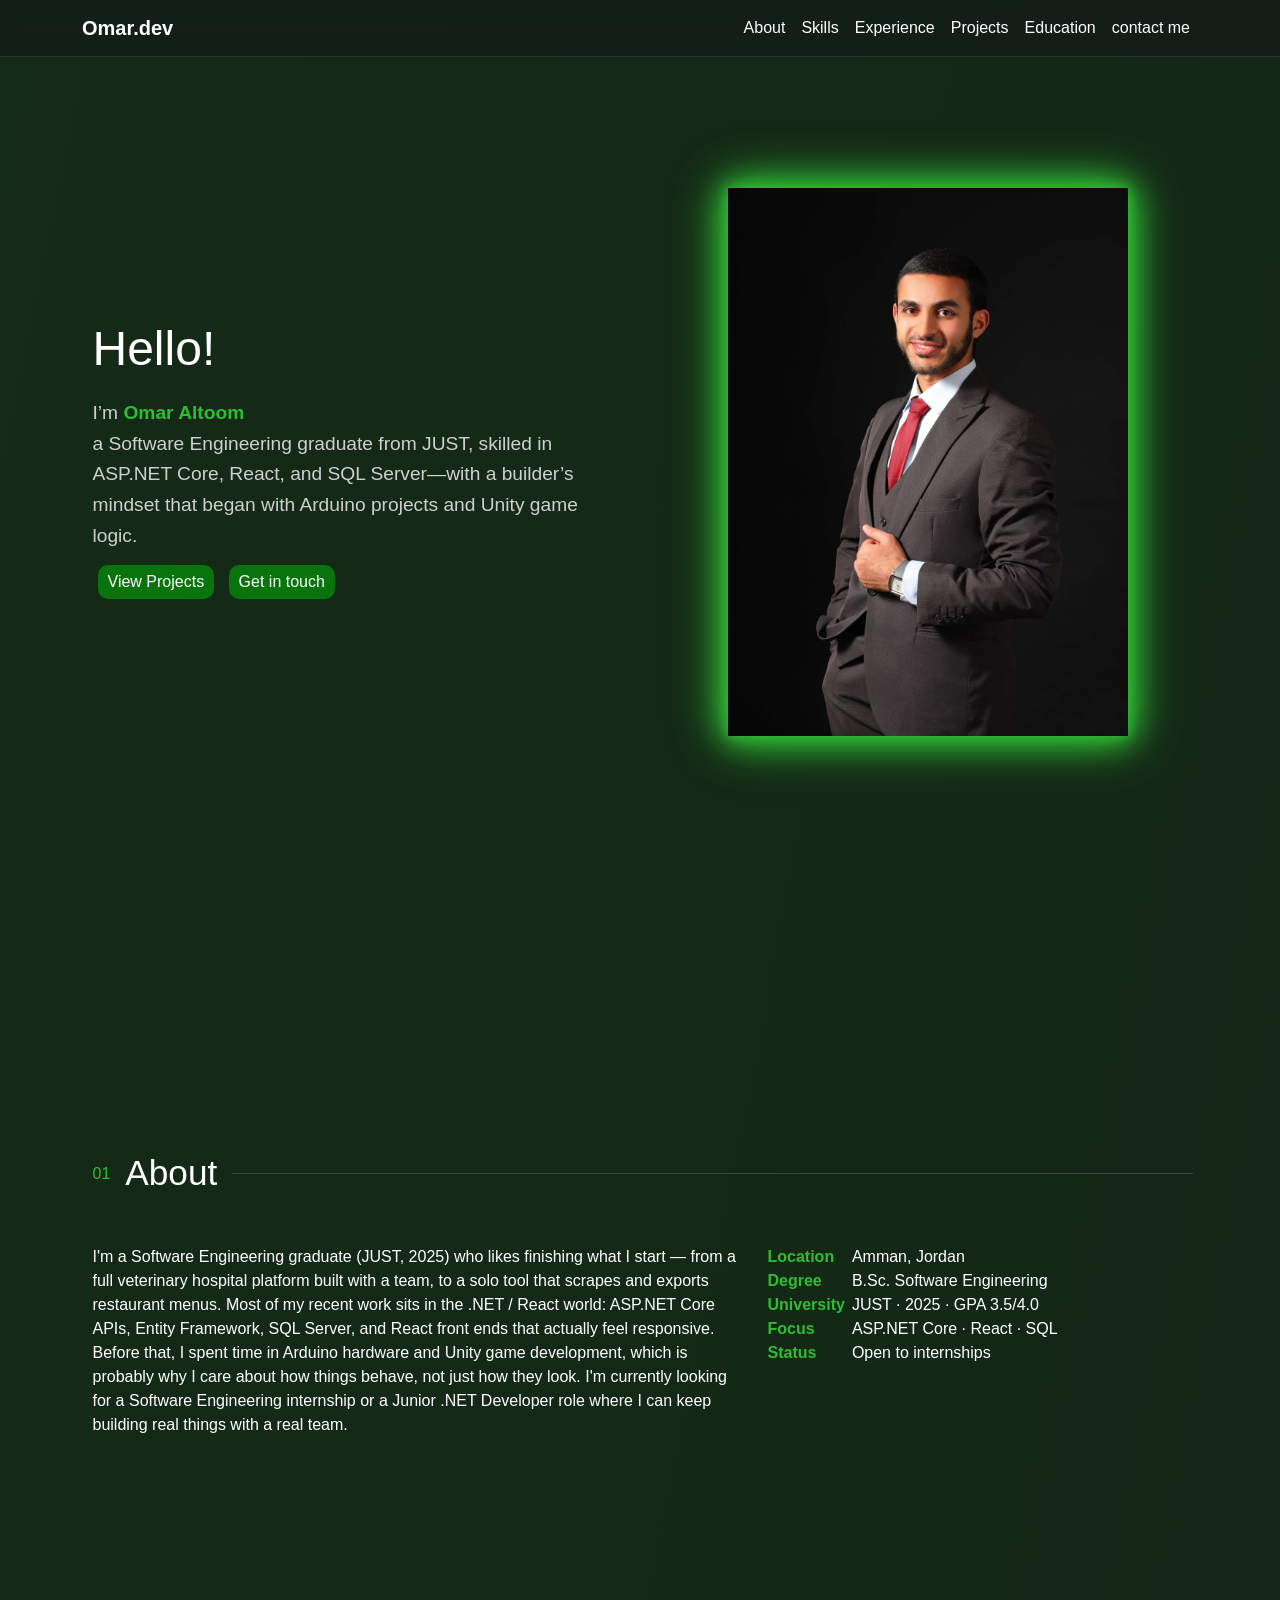
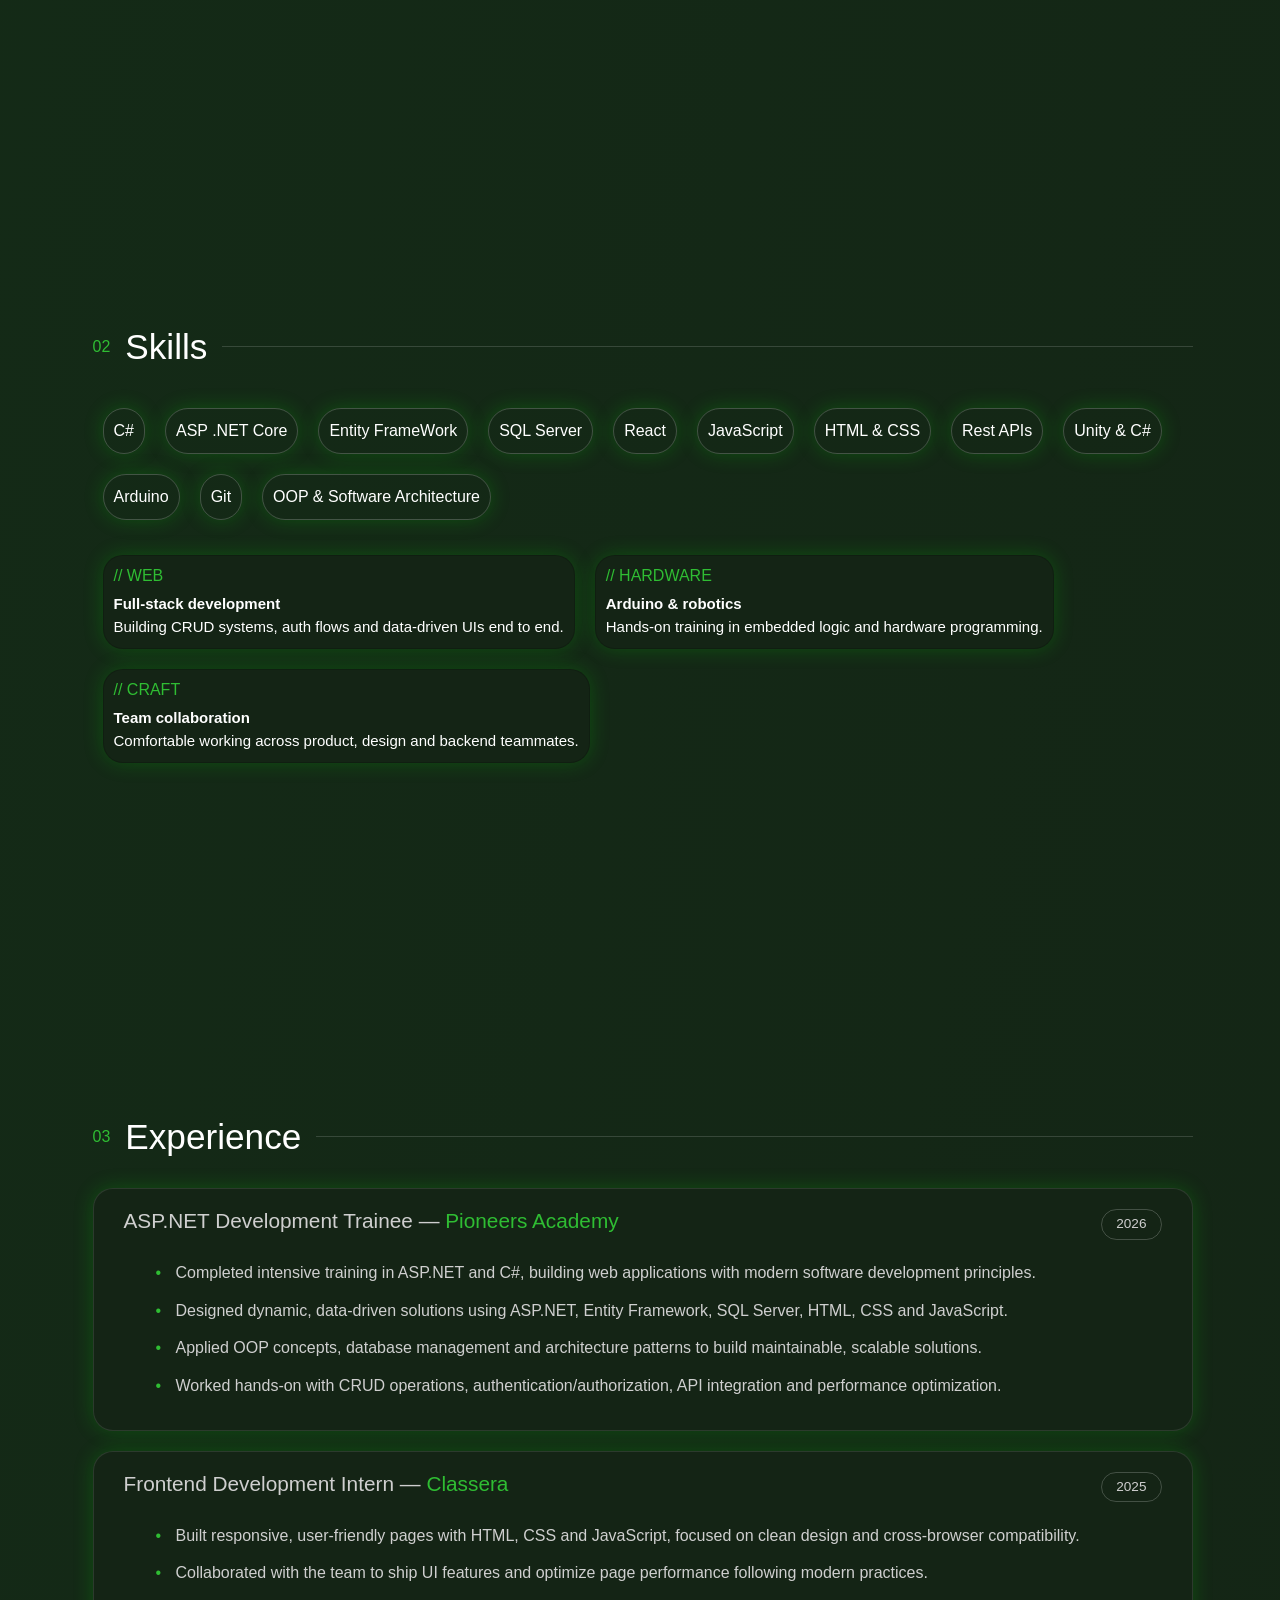
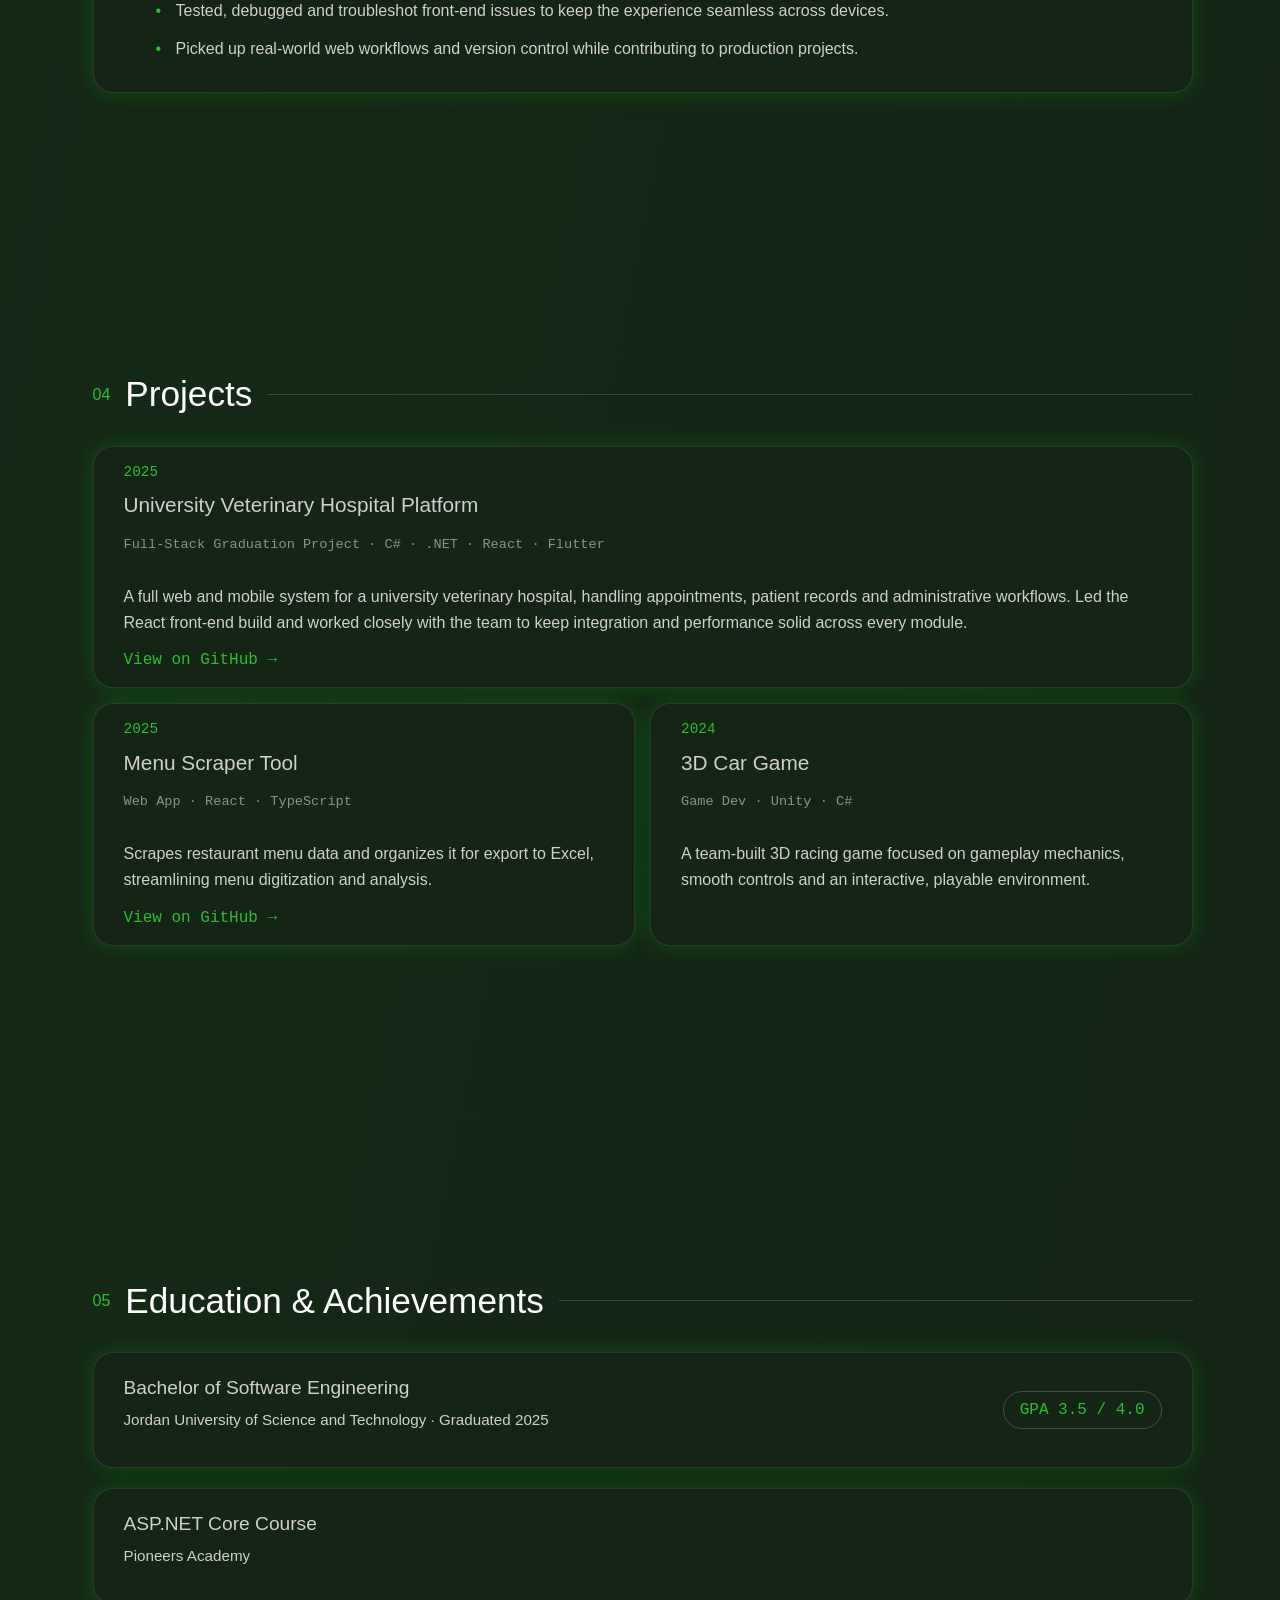
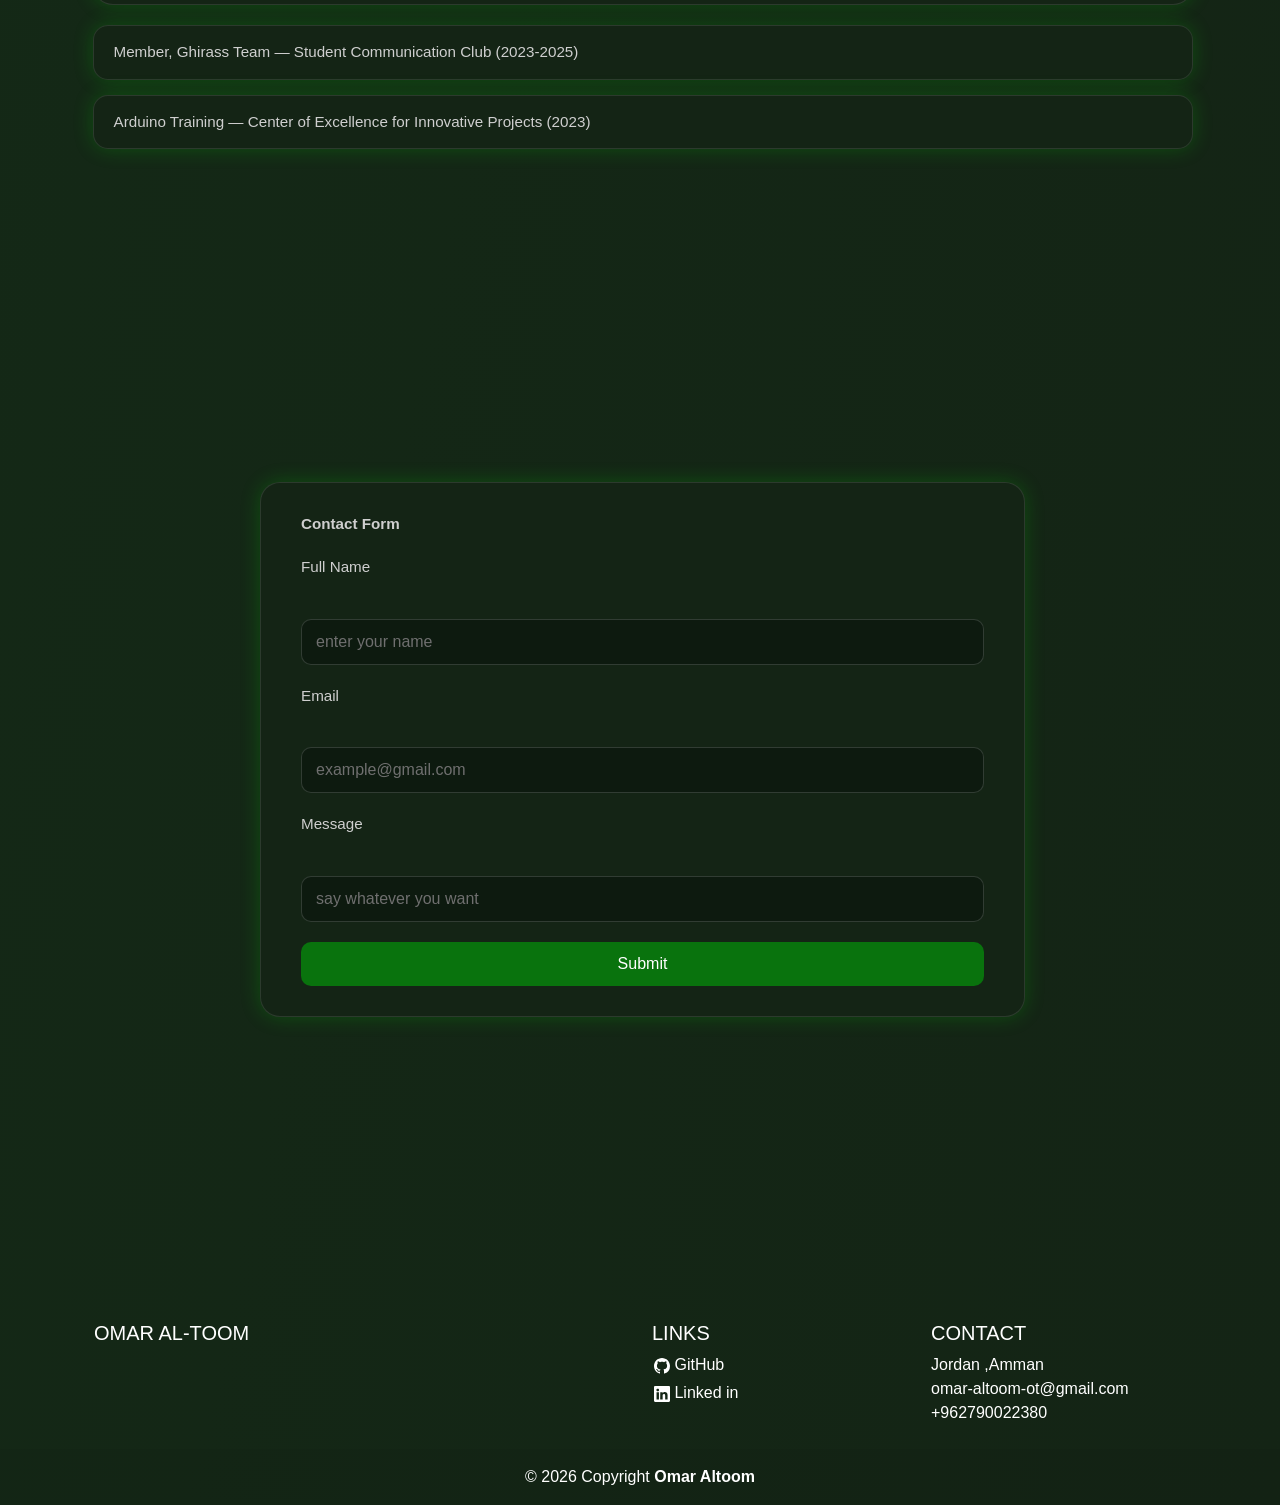
==== index.html @ c30be172 "Rename omar-altoom-protfolio.html to index.html" ====
<!doctype html>
<html lang="en">
  <head>
    <meta charset="UTF-8" />
    <meta name="viewport" content="width=device-width, initial-scale=1.0" />
    <title>Omar Portfolio</title>

    <link
      href="https://cdn.jsdelivr.net/npm/bootstrap@5.3.2/dist/css/bootstrap.min.css"
      rel="stylesheet"
    />

    <link rel="stylesheet" href="style.css" />
  </head>

  <body>
    <nav class="navbar navbar-expand-lg sticky-top custom-bg">
      <div class="container">
        <a class="navbar-brand text-white fw-bold" href="#">Omar.dev</a>

        <button
          class="navbar-toggler"
          type="button"
          data-bs-toggle="collapse"
          data-bs-target="#navLinks"
        >
          <span class="navbar-toggler-icon"></span>
        </button>

        <div class="collapse navbar-collapse justify-content-end" id="navLinks">
          <ul class="navbar-nav nav-bar-list">
            <li class="nav-item">
              <a class="nav-link text-white" href="#about">About</a>
            </li>
            <li class="nav-item">
              <a class="nav-link text-white" href="#skills">Skills</a>
            </li>
            <li class="nav-item">
              <a class="nav-link text-white" href="#experience">Experience</a>
            </li>
            <li class="nav-item">
              <a class="nav-link text-white" href="#projects">Projects</a>
            </li>
            <li class="nav-item">
              <a class="nav-link text-white" href="#education">Education</a>
            </li>
            <li class="nav-item">
              <a class="nav-link text-white" href="#contact-form">contact me</a>
            </li>
          </ul>
        </div>
      </div>
    </nav>

    <main>
      <section class="hero">
        <div class="container-main">
          <div class="row-custom">
            <div class="left">
              <h1>Hello!</h1>

              <h3>
                I’m <strong class="strong-color">Omar Altoom</strong><br />
                a Software Engineering graduate from JUST, skilled in ASP.NET
                Core, React, and SQL Server—with a builder’s mindset that began
                with Arduino projects and Unity game logic.
              </h3>
              <button class="btn-main">View Projects</button>
              <button class="btn-main">Get in touch</button>
            </div>

            <div class="right">
              <img class="image" src="assets/30485.jpg" alt="omar altoom image" />
            </div>
          </div>
        </div>
      </section>

      <section id="about">
        <div class="container-second-section">
          <h1 class="h1-second-section section-h1">
            <span class="section-num">01</span> About
          </h1>

          <div class="left-second-section">
            I'm a Software Engineering graduate (JUST, 2025) who likes finishing
            what I start — from a full veterinary hospital platform built with a
            team, to a solo tool that scrapes and exports restaurant menus. Most
            of my recent work sits in the .NET / React world: ASP.NET Core APIs,
            Entity Framework, SQL Server, and React front ends that actually
            feel responsive. Before that, I spent time in Arduino hardware and
            Unity game development, which is probably why I care about how
            things behave, not just how they look. I'm currently looking for a
            Software Engineering internship or a Junior .NET Developer role
            where I can keep building real things with a real team.
          </div>
          <div class="right-second-section">
            <table class="info-table">
              <tr>
                <td><strong>Location</strong></td>
                <td>Amman, Jordan</td>
              </tr>
              <tr>
                <td><strong>Degree</strong></td>
                <td>B.Sc. Software Engineering</td>
              </tr>
              <tr>
                <td><strong>University</strong></td>
                <td>JUST · 2025 · GPA 3.5/4.0</td>
              </tr>
              <tr>
                <td><strong>Focus</strong></td>
                <td>ASP.NET Core · React · SQL</td>
              </tr>
              <tr>
                <td><strong>Status</strong></td>
                <td>Open to internships</td>
              </tr>
            </table>
          </div>
        </div>
      </section>

      <section class="skills-section" id="skills">
        <div class="contaoner-skills">
          <h1 class="skills-h1 section-h1">
            <span class="section-num">02</span> Skills
          </h1>
          <div class="all-skills">
            <div class="skills-capsule glowing">C#</div>
            <div class="skills-capsule glowing">ASP .NET Core</div>
            <div class="skills-capsule glowing">Entity FrameWork</div>
            <div class="skills-capsule glowing">SQL Server</div>
            <div class="skills-capsule glowing">React</div>
            <div class="skills-capsule glowing">JavaScript</div>
            <div class="skills-capsule glowing">HTML & CSS</div>
            <div class="skills-capsule glowing">Rest APIs</div>
            <div class="skills-capsule glowing">Unity & C#</div>
            <div class="skills-capsule glowing">Arduino</div>
            <div class="skills-capsule glowing">Git</div>
            <div class="skills-capsule glowing">
              OOP & Software Architecture
            </div>
          </div>
          <div class="cards-skills">
            <div class="card glowing">
              <h6 style="color: #2fbd33">// WEB</h6>
              <strong>Full-stack development</strong>
              Building CRUD systems, auth flows and data-driven UIs end to end.
            </div>
            <div class="card glowing">
              <h6 style="color: #2fbd33">// HARDWARE</h6>
              <strong>Arduino & robotics</strong>
              Hands-on training in embedded logic and hardware programming.
            </div>
            <div class="card glowing">
              <h6 style="color: #2fbd33">// CRAFT</h6>
              <strong>Team collaboration</strong>
              Comfortable working across product, design and backend teammates.
            </div>
          </div>
        </div>
      </section>

      <section class="experience-section" id="experience">
        <div class="section-container">
          <h1 class="section-h1">
            <span class="section-num">03</span> Experience
          </h1>

          <div class="exp-list">
            <div class="exp-card glowing">
              <div class="exp-card-header">
                <h3 class="exp-title">
                  ASP.NET Development Trainee —
                  <span class="strong-color">Pioneers Academy</span>
                </h3>
                <span class="year-badge">2026</span>
              </div>
              <ul class="exp-bullets">
                <li>
                  Completed intensive training in ASP.NET and C#, building web
                  applications with modern software development principles.
                </li>
                <li>
                  Designed dynamic, data-driven solutions using ASP.NET, Entity
                  Framework, SQL Server, HTML, CSS and JavaScript.
                </li>
                <li>
                  Applied OOP concepts, database management and architecture
                  patterns to build maintainable, scalable solutions.
                </li>
                <li>
                  Worked hands-on with CRUD operations,
                  authentication/authorization, API integration and performance
                  optimization.
                </li>
              </ul>
            </div>

            <div class="exp-card glowing">
              <div class="exp-card-header">
                <h3 class="exp-title">
                  Frontend Development Intern —
                  <span class="strong-color">Classera</span>
                </h3>
                <span class="year-badge">2025</span>
              </div>
              <ul class="exp-bullets">
                <li>
                  Built responsive, user-friendly pages with HTML, CSS and
                  JavaScript, focused on clean design and cross-browser
                  compatibility.
                </li>
                <li>
                  Collaborated with the team to ship UI features and optimize
                  page performance following modern practices.
                </li>
                <li>
                  Tested, debugged and troubleshot front-end issues to keep the
                  experience seamless across devices.
                </li>
                <li>
                  Picked up real-world web workflows and version control while
                  contributing to production projects.
                </li>
              </ul>
            </div>
          </div>
        </div>
      </section>

      <section class="projects-section" id="projects">
        <div class="section-container">
          <h1 class="section-h1">
            <span class="section-num">04</span> Projects
          </h1>

          <div class="projects-grid">
            <div class="project-card glowing project-featured">
              <span class="project-year">2025</span>
              <h3 class="project-title">
                University Veterinary Hospital Platform
              </h3>
              <p class="project-tags">
                Full-Stack Graduation Project · C# · .NET · React · Flutter
              </p>
              <p class="project-desc">
                A full web and mobile system for a university veterinary
                hospital, handling appointments, patient records and
                administrative workflows. Led the React front-end build and
                worked closely with the team to keep integration and performance
                solid across every module.
              </p>
              <a href="#" class="project-link">View on GitHub →</a>
            </div>

            <div class="project-card glowing">
              <span class="project-year">2025</span>
              <h3 class="project-title">Menu Scraper Tool</h3>
              <p class="project-tags">Web App · React · TypeScript</p>
              <p class="project-desc">
                Scrapes restaurant menu data and organizes it for export to
                Excel, streamlining menu digitization and analysis.
              </p>
              <a href="#" class="project-link">View on GitHub →</a>
            </div>

            <div class="project-card glowing">
              <span class="project-year">2024</span>
              <h3 class="project-title">3D Car Game</h3>
              <p class="project-tags">Game Dev · Unity · C#</p>
              <p class="project-desc">
                A team-built 3D racing game focused on gameplay mechanics,
                smooth controls and an interactive, playable environment.
              </p>
            </div>
          </div>
        </div>
      </section>

      <section class="education-section" id="education">
        <div class="section-container">
          <h1 class="section-h1">
            <span class="section-num">05</span> Education & Achievements
          </h1>

          <div class="edu-list">
            <div class="edu-card glowing edu-card-row">
              <div>
                <h3 class="edu-title">Bachelor of Software Engineering</h3>
                <p class="edu-sub">
                  Jordan University of Science and Technology · Graduated 2025
                </p>
              </div>
              <span class="gpa-badge">GPA 3.5 / 4.0</span>
            </div>

            <div class="edu-card glowing">
              <h3 class="edu-title">ASP.NET Core Course</h3>
              <p class="edu-sub">Pioneers Academy</p>
            </div>

            <div class="achievement-pills">
              <div class="achievement-pill glowing">
                Member, Ghirass Team — Student Communication Club (2023-2025)
              </div>
              <div class="achievement-pill glowing">
                Arduino Training — Center of Excellence for Innovative Projects
                (2023)
              </div>
            </div>
          </div>
        </div>
      </section>

      <section class="contact-form" id="contact-form">
        <form class="card-form glowing" action="">
          <label for=""><strong>contact form</strong></label>
          <div>
            <label for="full-name"> full name </label><br />
            <input
              required
              type="text"
              placeholder="enter your name"
              name="name"
              id="full-name"
            />
          </div>

          <div>
            <label for="email"> email </label><br />
            <input
              required
              type="email"
              placeholder="example@gmail.com"
              name="email"
              id="email"
            />
          </div>

          <div>
            <label for="message">message </label><br />
            <input
              type="text"
              placeholder="say whatever you want"
              name="message"
              id="message"
            />
          </div>
          <input type="submit" class="submit-btn" />
        </form>
      </section>
    </main>

    <footer class="text-white text-center text-lg-start">
      <div class="container p-4">
        <div class="row">
          <div class="col-lg-6 col-md-12 mb-4 mb-md-0">
            <h5 class="text-uppercase">Omar Al-toom</h5>
          </div>
          <div class="col-lg-3 col-md-6 mb-4 mb-md-0">
            <h5 class="text-uppercase">Links</h5>
            <ul class="center list-unstyled mb-0">
              <li>
                <div class="container-icon">
                  <svg
                    xmlns="http://www.w3.org/2000/svg"
                    width="16"
                    height="16"
                    fill="currentColor"
                    class="bi bi-github"
                    viewBox="0 0 16 16"
                  >
                    <path
                      d="M8 0C3.58 0 0 3.58 0 8c0 3.54 2.29 6.53 5.47 7.59.4.07.55-.17.55-.38 0-.19-.01-.82-.01-1.49-2.01.37-2.53-.49-2.69-.94-.09-.23-.48-.94-.82-1.13-.28-.15-.68-.52-.01-.53.63-.01 1.08.58 1.23.82.72 1.21 1.87.87 2.33.66.07-.52.28-.87.51-1.07-1.78-.2-3.64-.89-3.64-3.95 0-.87.31-1.59.82-2.15-.08-.2-.36-1.02.08-2.12 0 0 .67-.21 2.2.82.64-.18 1.32-.27 2-.27s1.36.09 2 .27c1.53-1.04 2.2-.82 2.2-.82.44 1.1.16 1.92.08 2.12.51.56.82 1.27.82 2.15 0 3.07-1.87 3.75-3.65 3.95.29.25.54.73.54 1.48 0 1.07-.01 1.93-.01 2.2 0 .21.15.46.55.38A8.01 8.01 0 0 0 16 8c0-4.42-3.58-8-8-8"
                    />
                  </svg>
                  <a href="#!" class="text-white text-decoration-none"
                    >GitHub
                  </a>
                </div>
              </li>
              <li>
                <div class="container-icon">
                  <svg
                    xmlns="http://www.w3.org/2000/svg"
                    width="16"
                    height="16"
                    fill="currentColor"
                    class="bi bi-linkedin"
                    viewBox="0 0 16 16"
                  >
                    <path
                      d="M0 1.146C0 .513.526 0 1.175 0h13.65C15.474 0 16 .513 16 1.146v13.708c0 .633-.526 1.146-1.175 1.146H1.175C.526 16 0 15.487 0 14.854zm4.943 12.248V6.169H2.542v7.225zm-1.2-8.212c.837 0 1.358-.554 1.358-1.248-.015-.709-.52-1.248-1.342-1.248S2.4 3.226 2.4 3.934c0 .694.521 1.248 1.327 1.248zm4.908 8.212V9.359c0-.216.016-.432.08-.586.173-.431.568-.878 1.232-.878.869 0 1.216.662 1.216 1.634v3.865h2.401V9.25c0-2.22-1.184-3.252-2.764-3.252-1.274 0-1.845.7-2.165 1.193v.025h-.016l.016-.025V6.169h-2.4c.03.678 0 7.225 0 7.225z"
                    />
                  </svg>
                  <a href="#!" class="text-white text-decoration-none"
                    >Linked in</a
                  >
                </div>
              </li>
            </ul>
          </div>
          <div class="col-lg-3 col-md-6 mb-4 mb-md-0">
            <h5 class="text-uppercase">Contact</h5>
            <ul class="list-unstyled mb-0">
              <li>Jordan ,Amman</li>
              <li>omar-altoom-ot@gmail.com</li>
              <li>+962790022380</li>
            </ul>
          </div>
        </div>
      </div>
      <div
        class="text-center p-3"
        style="background-color: rgba(0, 0, 0, 0.05)"
      >
        © 2026 Copyright <strong>Omar Altoom</strong>
      </div>
    </footer>
    <script src="https://cdn.jsdelivr.net/npm/bootstrap@5.3.2/dist/js/bootstrap.bundle.min.js"></script>
  </body>
</html>
---- style.css ----
* {
  box-sizing: border-box;
  margin: 0;
  padding: 0;
}

body {
  background: linear-gradient(to bottom right, #142b17, #142415);
  font-family: Arial, sans-serif;
  height: fit-content;
}

.nav-bar-list li a:hover {
  border: #fbfbfb solid 2px;
  padding: 4px;
  border-radius: 10px;
}

main {
  color: white;
}

h1 {
  font-size: 3rem;
  margin-bottom: 20px;
}

h3 {
  font-size: 1.2rem;
  line-height: 1.6;
  color: #cfcfcf;
}

.strong-color {
  color: #2fbd33;
}

section {
  margin: 0 0 0 5px;
  min-height: 95vh;
  display: flex;
  align-content: center;
}

.custom-bg {
  background: rgba(18, 15, 29, 0.4);
  backdrop-filter: blur(12px);
  -webkit-backdrop-filter: blur(12px);
  border-bottom: 1px solid rgba(255, 255, 255, 0.1);
}

#about,
#skills,
#experience,
#projects,
#education,
#contact-form {
  scroll-margin-top: 55px;
}

.container-main {
  width: 95%;
  max-width: 1100px;
  margin: auto;
}

.hero {
  min-height: 90vh;
  display: flex;
  align-items: center;
}

.row-custom {
  display: flex;
  align-items: center;
  justify-content: space-between;
  gap: 40px;
}

.left {
  flex: 1;
}

.right {
  flex: 1;
  display: flex;
  justify-content: center;
}

.image {
  width: 100%;
  max-width: 400px;
  filter: drop-shadow(0 0 6px #2fbd33) drop-shadow(0 0 14px #2fbd33)
    drop-shadow(0 0 22px #2fbd33);
  animation: rainbow-border 4s linear infinite;
}
@keyframes rainbow-border {
  0% {
    filter: drop-shadow(0 0 6px #2fbd33) drop-shadow(0 0 14px #2fbd33)
      drop-shadow(0 0 22px #2fbd33);
  }
  25% {
    filter: drop-shadow(0 0 6px #7ed321) drop-shadow(0 0 14px #7ed321)
      drop-shadow(0 0 22px #7ed321);
  }
  50% {
    filter: drop-shadow(0 0 6px #d4e157) drop-shadow(0 0 14px #d4e157)
      drop-shadow(0 0 22px #d4e157);
  }
  75% {
    filter: drop-shadow(0 0 6px #ffeb3b) drop-shadow(0 0 14px #ffeb3b)
      drop-shadow(0 0 22px #ffeb3b);
  }
  100% {
    filter: drop-shadow(0 0 6px #2fbd33) drop-shadow(0 0 14px #2fbd33)
      drop-shadow(0 0 22px #2fbd33);
  }
}

.btn-main {
  border: #ffffff;
  background-color: #09730d;
  color: #ffffff;
  border-radius: 10px;
  padding: 5px 10px;
  margin: 5px;
}

.btn-main:hover {
  transform: scale(1.1);
  background-color: #2fbd33;
  color: #fbfbfb;
  transition: transform 5s;
}

.container-second-section {
  display: grid;
  grid-template-columns: 3fr 2fr;
  grid-template-rows: auto auto;
  gap: 20px;
  width: 90%;
  max-width: 1100px;
  margin: auto;
}

.h1-second-section {
  grid-column: 1 / -1;
  grid-row: 1 / 2;
}

.left-second-section {
  grid-column: 1 / 2;
  grid-row: 2 / 3;
}

.info-table tr td strong {
  color: #2fbd33; /*bf7ffa*/
  padding: 3px;
  margin: 4px;
}
.right-second-section {
  grid-column: 2 / 3;
  grid-row: 2 / 3;
}

.skills-section {
  display: flex;
  justify-content: center;
}

.contaoner-skills {
  width: 90%;
  max-width: 1100px;
  margin: auto;
}

.all-skills {
  display: flex;
  flex-wrap: wrap;
}

.glowing {
  box-shadow: 0 0 20px rgba(0, 204, 3, 0.242);
}

.glowing:hover {
  box-shadow: 0 0 20px rgba(0, 204, 3, 0.5);
  transform: scale(1.09);
  transition: transform 2s;
}

.skills-capsule {
  border: 1px solid rgba(255, 255, 255, 0.2);
  width: fit-content;
  padding: 10px;
  border-radius: 30px;
  margin: 10px;
}

.cards-skills {
  display: flex;
  flex-wrap: wrap;
  margin-top: 15px;
}

.card {
  margin: 10px;
  padding: 10px;
  font-size: 15px;
  flex-direction: column;
  background-color: #142415;
  color: white;
  border-radius: 20px;
}

.experience-section,
.projects-section,
.education-section {
  flex-direction: column;
  justify-content: center;
}

.section-container {
  width: 90%;
  max-width: 1100px;
  margin: auto;
}

.section-h1 {
  display: flex;
  align-items: center;
  gap: 15px;
  font-size: 2.2rem;
  margin-bottom: 30px;
}

.section-h1::after {
  content: "";
  flex: 1;
  height: 1px;
  background: rgba(255, 255, 255, 0.15);
}

.section-num {
  color: #2fbd33;
  font-size: 1rem;
  font-weight: normal;
}

.exp-list {
  display: flex;
  flex-direction: column;
  gap: 20px;
}

.exp-card {
  background-color: #142415;
  border: 1px solid rgba(255, 255, 255, 0.1);
  border-radius: 20px;
  padding: 15px 30px;
  height: 30%;
}

.exp-card-header {
  display: flex;
  flex-wrap: wrap;
  align-items: center;
  justify-content: space-between;
  gap: 10px;
  margin-bottom: 15px;
}

.exp-title {
  font-size: 1.3rem;
}

.year-badge {
  border: 1px solid rgba(255, 255, 255, 0.2);
  border-radius: 20px;
  padding: 4px 14px;
  font-size: 0.85rem;
  color: #cfcfcf;
  white-space: nowrap;
}

.exp-bullets {
  list-style: none;
  display: flex;
  flex-direction: column;
  gap: 12px;
}

.exp-bullets li {
  position: relative;
  padding-left: 20px;
  color: #cfcfcf;
  line-height: 1.6;
}

.exp-bullets li::before {
  content: "•";
  position: absolute;
  left: 0;
  color: #2fbd33;
}

.projects-grid {
  display: grid;
  grid-template-columns: 1fr 1fr;
  gap: 15px;
}

.project-featured {
  grid-column: 1 / -1;
}

.project-card {
  background-color: #142415;
  border: 1px solid rgba(255, 255, 255, 0.1);
  border-radius: 20px;
  padding: 15px 30px;
  display: flex;
  flex-direction: column;
  gap: 5px;
}

.project-year {
  color: #2fbd33;
  font-family: monospace;
  font-size: 0.9rem;
}

.project-title {
  font-size: 1.3rem;
}

.project-tags {
  color: #8f8f8f;
  font-family: monospace;
  font-size: 0.85rem;
}

.project-desc {
  color: #cfcfcf;
  line-height: 1.6;
  margin: 8px 0;
}

.project-link {
  color: #2fbd33;
  text-decoration: none;
  font-family: monospace;
  width: fit-content;
}

.project-link:hover {
  text-decoration: underline;
}

.edu-list {
  display: flex;
  flex-direction: column;
  gap: 20px;
}

.edu-card {
  background-color: #142415;
  border: 1px solid rgba(255, 255, 255, 0.1);
  border-radius: 20px;
  padding: 20px 30px;
}

.edu-card-row {
  display: flex;
  flex-wrap: wrap;
  align-items: center;
  justify-content: space-between;
  gap: 10px;
}

.edu-title {
  font-size: 1.2rem;
  margin-bottom: 5px;
}

.edu-sub {
  color: #cfcfcf;
  font-size: 0.95rem;
}

.gpa-badge {
  border: 1px solid rgba(255, 255, 255, 0.2);
  border-radius: 20px;
  padding: 6px 16px;
  color: #2fbd33;
  font-family: monospace;
  white-space: nowrap;
}

.achievement-pills {
  display: flex;
  flex-direction: column;
  gap: 15px;
}

.achievement-pill {
  background-color: #142415;
  border: 1px solid rgba(255, 255, 255, 0.1);
  border-radius: 15px;
  padding: 15px 20px;
  color: #cfcfcf;
  font-size: 0.95rem;
}

.center li {
  margin: 4px 2px;
  padding: auto 2px;
  display: flex;
  align-content: center;
  flex-direction: column;
  justify-content: center;
}

.contact-form {
  display: flex;
  justify-content: center;
  margin-top: 100px;
}

.card-form {
  background-color: #142415;
  border: 1px solid rgba(255, 255, 255, 0.1);
  border-radius: 20px;
  padding: 30px 40px;
  width: 60%;
  height: 300%;
  display: flex;
  flex-direction: column;
  gap: 20px;
  justify-content: center;
  margin-top: 40px;
}

.card-form div {
  display: flex;
  flex-direction: column;
  gap: 8px;
}

.card-form label {
  color: #cfcfcf;
  font-size: 0.95rem;
  text-transform: capitalize;
}

.card-form input {
  background-color: #0d1a0f;
  border: 1px solid rgba(255, 255, 255, 0.15);
  border-radius: 10px;
  padding: 10px 14px;
  color: white;
  font-size: 1rem;
  outline: none;
  transition:
    border 0.3s,
    box-shadow 0.3s;
}

.card-form input::placeholder {
  color: #6f6f6f;
}

.card-form input:focus {
  border-color: #2fbd33;
  box-shadow: 0 0 10px rgba(47, 189, 51, 0.4);
}

.card-form .submit-btn {
  border: none;
  background-color: #09730d;
  color: #ffffff;
  border-radius: 10px;
  padding: 10px;
  font-size: 1rem;
  cursor: pointer;
  transition:
    transform 0.3s,
    background-color 0.3s;
}

.card-form .submit-btn:hover {
  transform: scale(1.03);
  background-color: #2fbd33;
}

@media (max-width: 768px) {
  .row-custom {
    flex-direction: column;
    text-align: center;
  }

  section {
    padding: 20px 0;
    min-height: auto;
    height: fit-content;
  }

  .container-second-section {
    grid-template-columns: 1fr;
    grid-template-rows: auto auto auto;
    gap: 20px;
    height: fit-content;
  }

  .h1-second-section {
    grid-column: 1 / 2;
    grid-row: 1 / 2;
    text-align: center;
  }

  .left-second-section {
    grid-column: 1 / 2;
    grid-row: 2 / 3;
    height: fit-content;
    padding: 0 10px;
  }

  .right-second-section {
    grid-column: 1 / 2;
    grid-row: 3 / 4;
    display: flex;
    justify-content: center;
  }

  .card {
    width: 90%;
  }

  .section-h1 {
    font-size: 1.6rem;
  }

  .exp-card,
  .project-card,
  .edu-card {
    padding: 20px;
  }

  .projects-grid {
    grid-template-columns: 1fr;
  }

  .edu-card-row {
    flex-direction: column;
    align-items: flex-start;
  }
}

@media (max-width: 1024px) {
  .projects-grid {
    grid-template-columns: 1fr;
  }
}
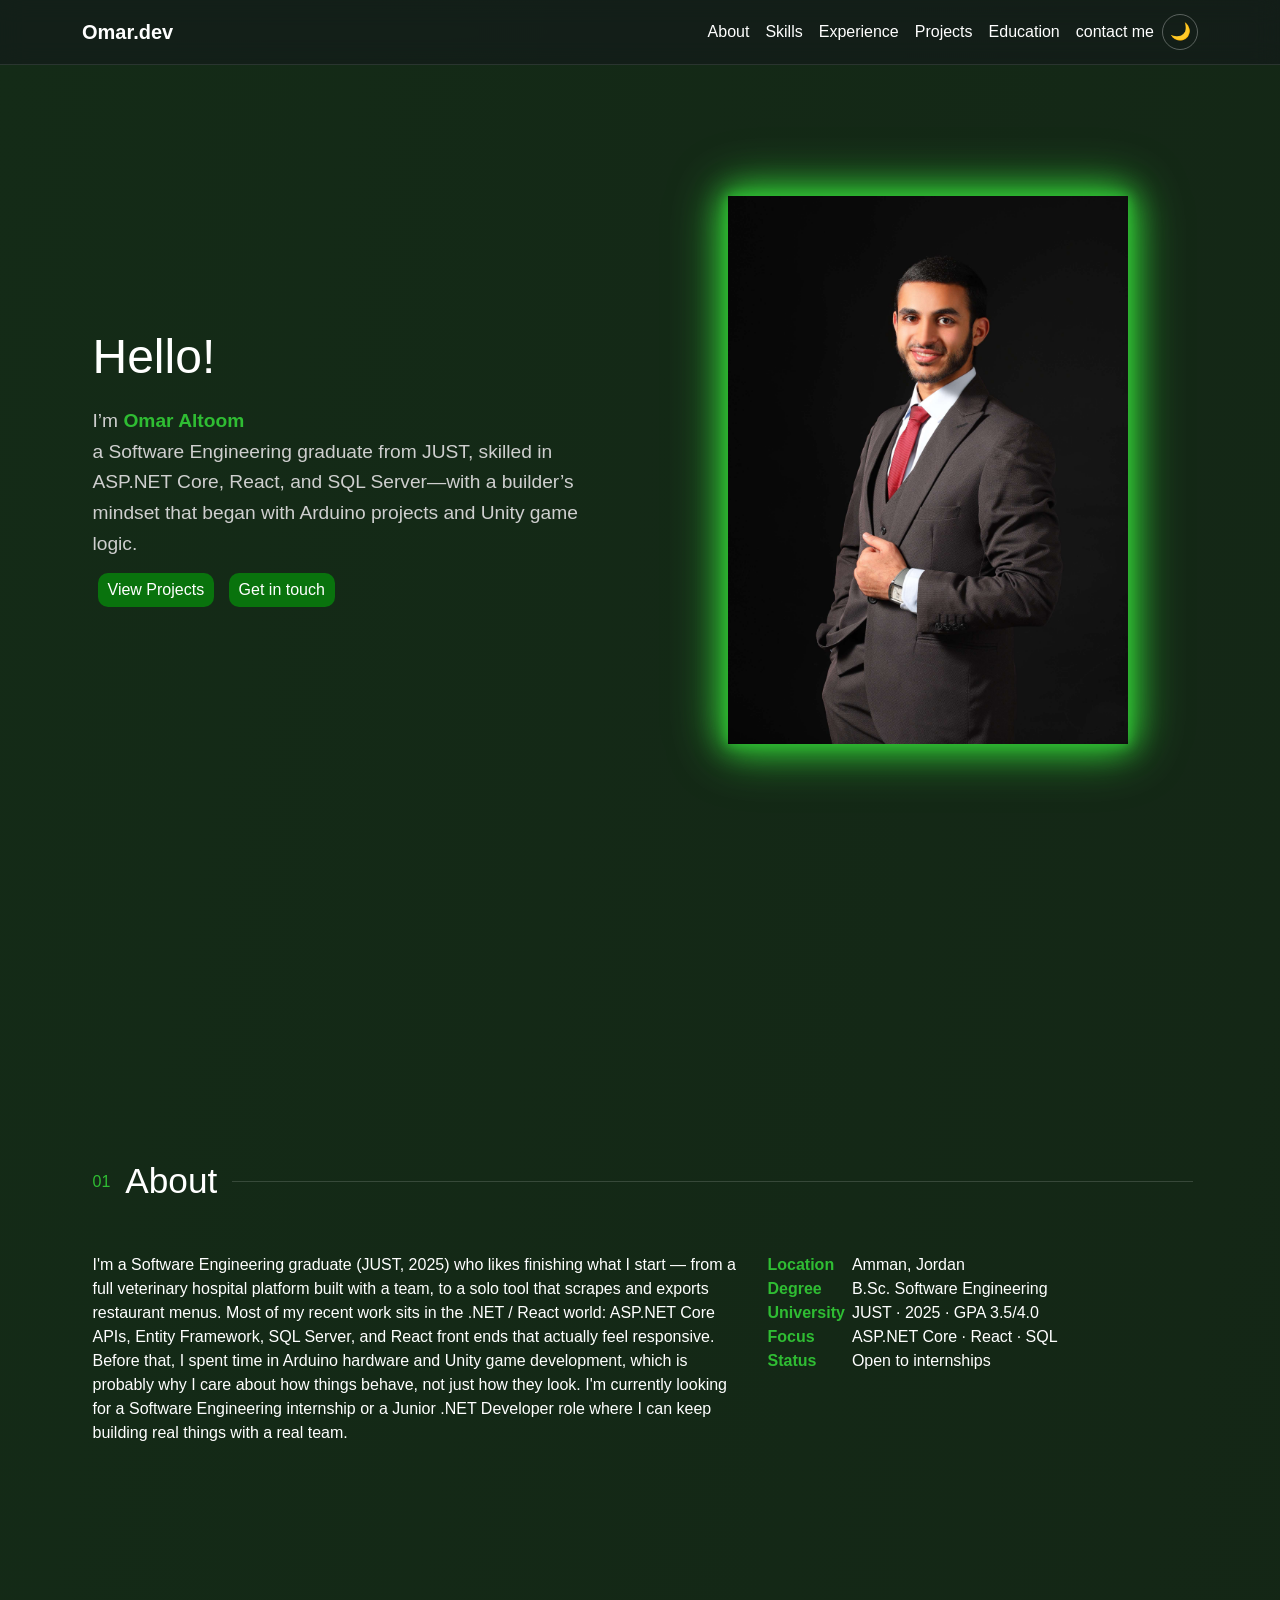
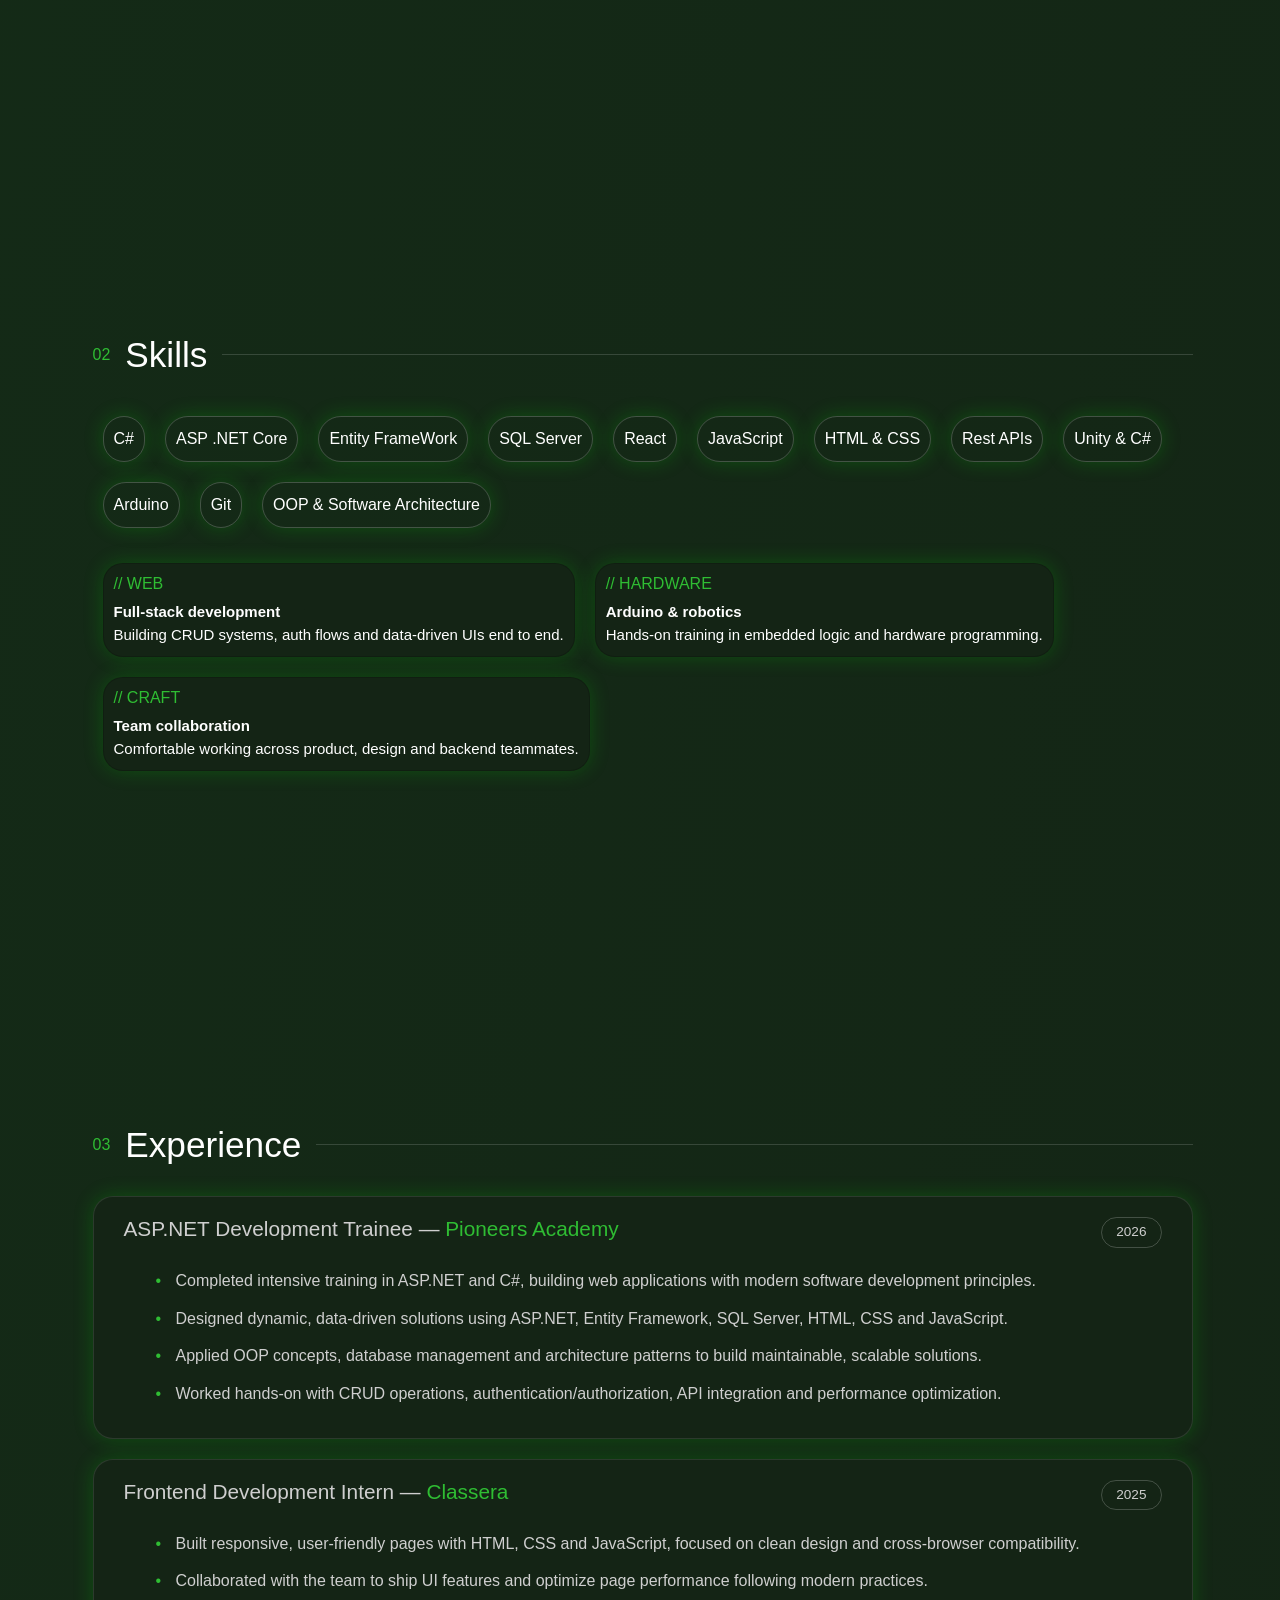
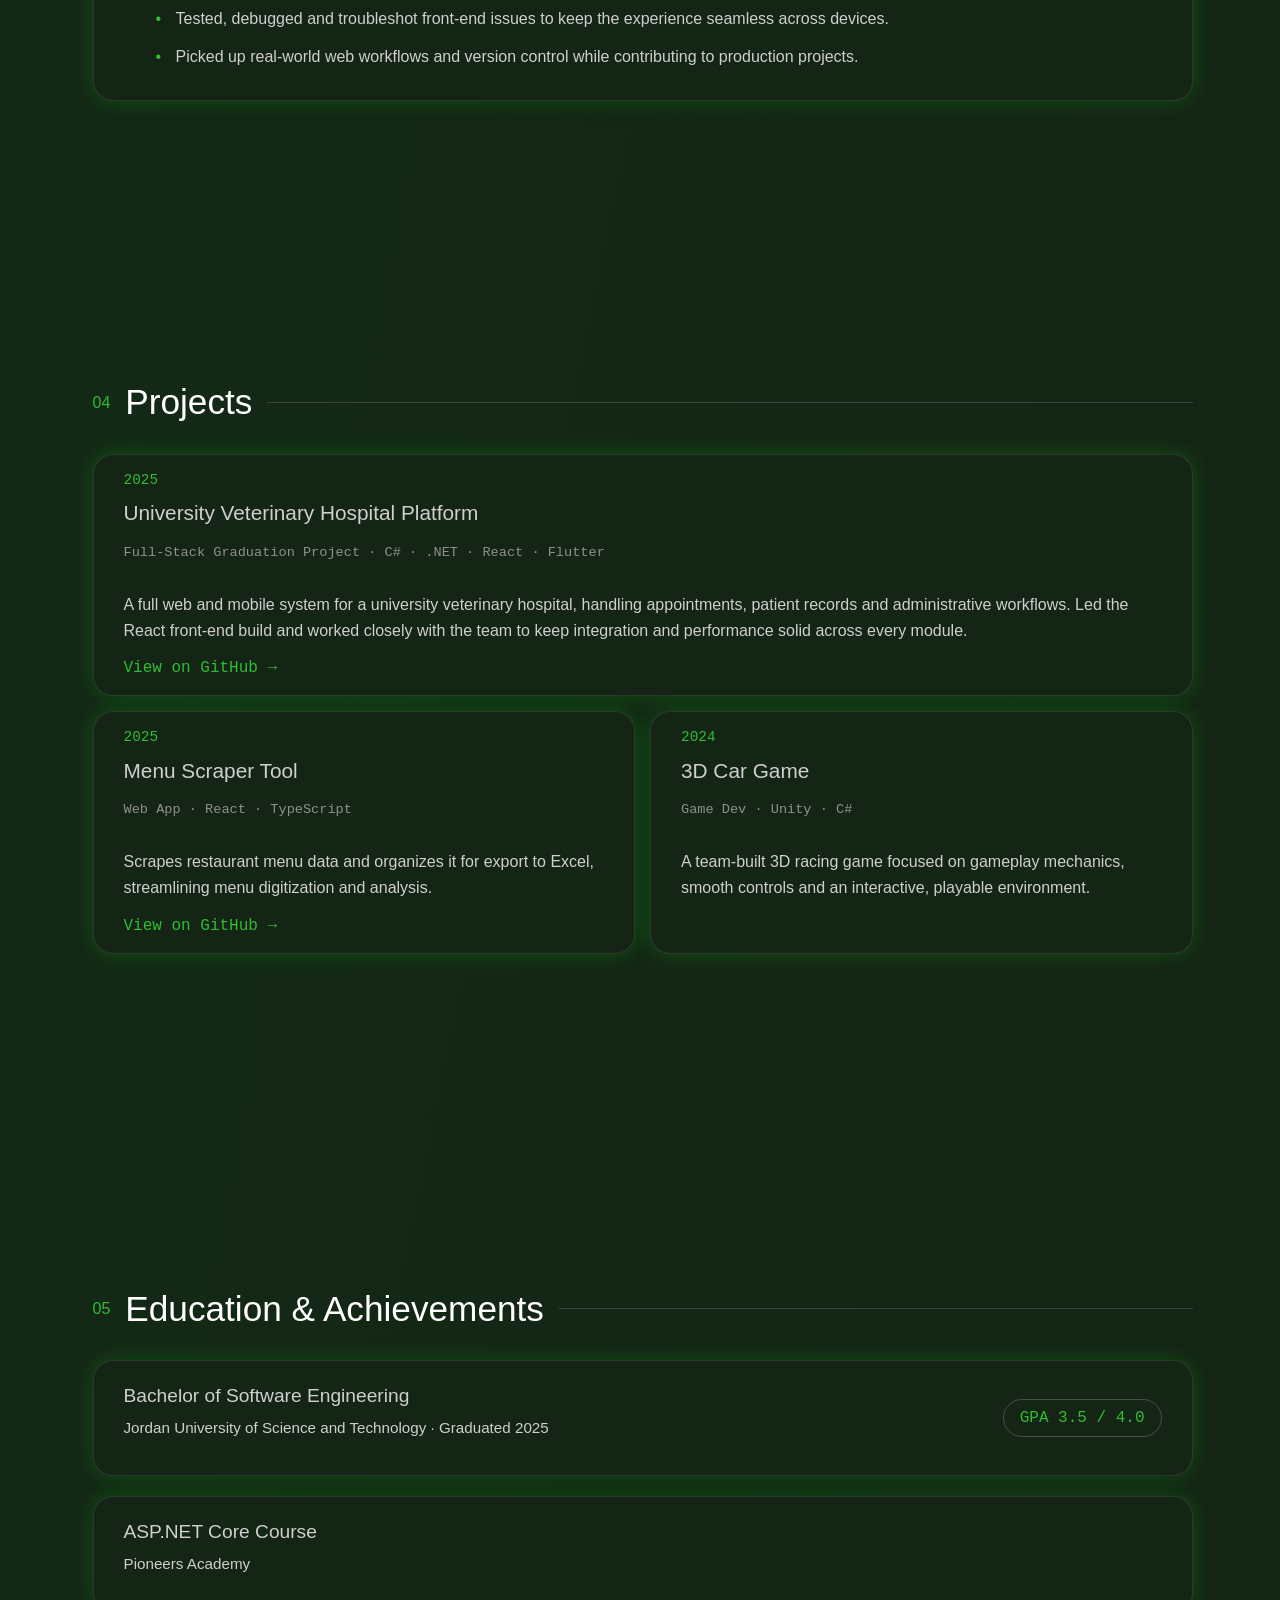
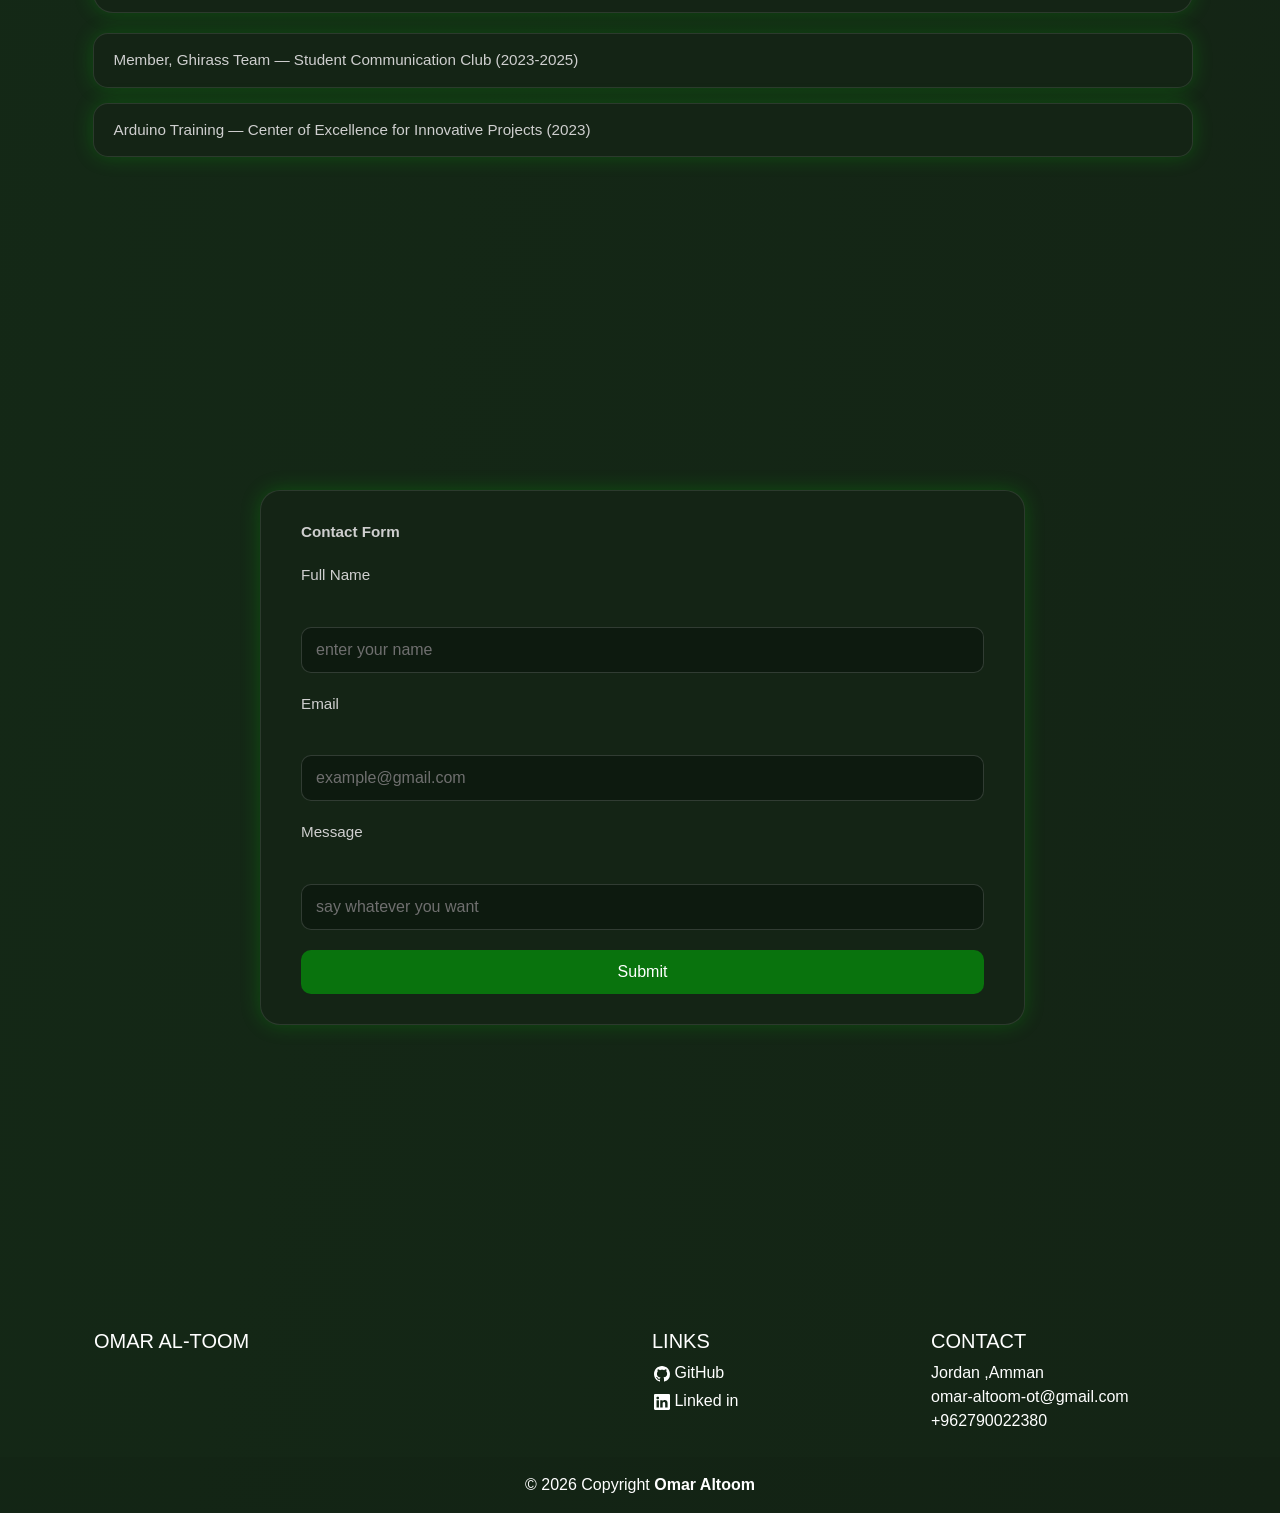
==== commit 51f07f96: "light mode" ====
--- a/index.html
+++ b/index.html
@@ -14,6 +14,8 @@
   </head>
 
   <body>
+    <input type="checkbox" id="theme-toggle" class="theme-toggle-input" />
+
     <nav class="navbar navbar-expand-lg sticky-top custom-bg">
       <div class="container">
         <a class="navbar-brand text-white fw-bold" href="#">Omar.dev</a>
@@ -28,7 +30,7 @@
         </button>
 
         <div class="collapse navbar-collapse justify-content-end" id="navLinks">
-          <ul class="navbar-nav nav-bar-list">
+          <ul class="navbar-nav nav-bar-list align-items-lg-center">
             <li class="nav-item">
               <a class="nav-link text-white" href="#about">About</a>
             </li>
@@ -46,6 +48,14 @@
             </li>
             <li class="nav-item">
               <a class="nav-link text-white" href="#contact-form">contact me</a>
+            </li>
+            <li class="nav-item">
+              <label
+                for="theme-toggle"
+                class="theme-toggle-label"
+                title="Toggle dark / light mode"
+                aria-label="Toggle dark / light mode"
+              ></label>
             </li>
           </ul>
         </div>
@@ -70,7 +80,11 @@
             </div>
 
             <div class="right">
-              <img class="image" src="assets/30485.jpg" alt="omar altoom image" />
+              <img
+                class="image"
+                src="assets/30485.jpg"
+                alt="omar altoom image"
+              />
             </div>
           </div>
         </div>
@@ -357,9 +371,9 @@
       <div class="container p-4">
         <div class="row">
           <div class="col-lg-6 col-md-12 mb-4 mb-md-0">
-            <h5 class="text-uppercase">Omar Al-toom</h5>
-          </div>
-          <div class="col-lg-3 col-md-6 mb-4 mb-md-0">
+            <h5 class="text-uppercase text-white">Omar Al-toom</h5>
+          </div>
+          <div class="text-white col-lg-3 col-md-6 mb-4 mb-md-0">
             <h5 class="text-uppercase">Links</h5>
             <ul class="center list-unstyled mb-0">
               <li>
@@ -403,17 +417,17 @@
             </ul>
           </div>
           <div class="col-lg-3 col-md-6 mb-4 mb-md-0">
-            <h5 class="text-uppercase">Contact</h5>
+            <h5 class="text-white text-uppercase text-white">Contact</h5>
             <ul class="list-unstyled mb-0">
-              <li>Jordan ,Amman</li>
-              <li>omar-altoom-ot@gmail.com</li>
-              <li>+962790022380</li>
+              <li class="text-white">Jordan ,Amman</li>
+              <li class="text-white">omar-altoom-ot@gmail.com</li>
+              <li class="text-white">+962790022380</li>
             </ul>
           </div>
         </div>
       </div>
       <div
-        class="text-center p-3"
+        class="text-center text-white p-3"
         style="background-color: rgba(0, 0, 0, 0.05)"
       >
         © 2026 Copyright <strong>Omar Altoom</strong>
--- a/style.css
+++ b/style.css
@@ -8,6 +8,7 @@
   background: linear-gradient(to bottom right, #142b17, #142415);
   font-family: Arial, sans-serif;
   height: fit-content;
+  transition: background 0.4s ease;
 }
 
 .nav-bar-list li a:hover {
@@ -18,6 +19,7 @@
 
 main {
   color: white;
+  transition: color 0.4s ease;
 }
 
 h1 {
@@ -47,6 +49,9 @@
   backdrop-filter: blur(12px);
   -webkit-backdrop-filter: blur(12px);
   border-bottom: 1px solid rgba(255, 255, 255, 0.1);
+  transition:
+    background 0.4s ease,
+    border-color 0.4s ease;
 }
 
 #about,
@@ -561,3 +566,135 @@
     grid-template-columns: 1fr;
   }
 }
+
+/* =========================================================
+   DARK / LIGHT MODE TOGGLE — CSS ONLY (no JavaScript)
+   Technique: hidden checkbox (#theme-toggle) as the first
+   child of <body>, driven purely by :checked + the general
+   sibling combinator (~) and :has().
+   ========================================================= */
+
+.theme-toggle-input {
+  display: none;
+}
+
+.theme-toggle-label {
+  display: flex;
+  align-items: center;
+  justify-content: center;
+  width: 36px;
+  height: 36px;
+  border-radius: 50%;
+  border: 1px solid rgba(255, 255, 255, 0.3);
+  cursor: pointer;
+  font-size: 1.05rem;
+  line-height: 1;
+  margin: 6px 0;
+  transition:
+    background-color 0.3s,
+    transform 0.3s,
+    border-color 0.3s;
+}
+
+.theme-toggle-label:hover {
+  transform: scale(1.12);
+  background-color: rgba(255, 255, 255, 0.12);
+}
+
+.theme-toggle-label::before {
+  content: "🌙";
+}
+
+#theme-toggle:checked ~ nav .theme-toggle-label::before {
+  content: "☀️";
+}
+
+body:has(#theme-toggle:checked) {
+  background: linear-gradient(to bottom right, #eef6ee, #ffffff);
+}
+
+body:has(#theme-toggle:checked) main {
+  color: #16241a;
+}
+
+body:has(#theme-toggle:checked) footer {
+  color: #16241a;
+}
+
+#theme-toggle:checked ~ nav {
+  background: rgba(255, 255, 255, 0.65) !important;
+  border-bottom: 1px solid rgba(0, 0, 0, 0.1);
+}
+
+#theme-toggle:checked ~ nav .navbar-brand,
+#theme-toggle:checked ~ nav .nav-link,
+#theme-toggle:checked ~ nav .text-white {
+  color: #16241a !important;
+}
+
+#theme-toggle:checked ~ nav .nav-bar-list li a:hover {
+  border-color: #16241a;
+}
+
+#theme-toggle:checked ~ nav .theme-toggle-label {
+  border-color: rgba(0, 0, 0, 0.35);
+}
+
+#theme-toggle:checked ~ nav .navbar-toggler-icon {
+  filter: invert(1);
+}
+
+#theme-toggle:checked ~ main h3 {
+  color: #3d3d3d;
+}
+
+#theme-toggle:checked ~ main .card,
+#theme-toggle:checked ~ main .exp-card,
+#theme-toggle:checked ~ main .project-card,
+#theme-toggle:checked ~ main .edu-card,
+#theme-toggle:checked ~ main .achievement-pill,
+#theme-toggle:checked ~ main .card-form {
+  background-color: #f1f7f1;
+  color: #16241a;
+  border-color: rgba(0, 0, 0, 0.1);
+}
+
+#theme-toggle:checked ~ main .exp-bullets li,
+#theme-toggle:checked ~ main .project-desc,
+#theme-toggle:checked ~ main .edu-sub,
+#theme-toggle:checked ~ main .year-badge,
+#theme-toggle:checked ~ main .project-tags {
+  color: #3d3d3d;
+}
+
+#theme-toggle:checked ~ main .skills-capsule {
+  border-color: rgba(0, 0, 0, 0.2);
+  color: #16241a;
+}
+
+#theme-toggle:checked ~ main .year-badge,
+#theme-toggle:checked ~ main .gpa-badge {
+  border-color: rgba(0, 0, 0, 0.2);
+}
+
+#theme-toggle:checked ~ main .section-h1::after {
+  background: rgba(0, 0, 0, 0.15);
+}
+
+#theme-toggle:checked ~ main .card-form input {
+  background-color: #ffffff;
+  border-color: rgba(0, 0, 0, 0.2);
+  color: #16241a;
+}
+
+#theme-toggle:checked ~ main .card-form input::placeholder {
+  color: #9a9a9a;
+}
+
+#theme-toggle:checked ~ footer .text-white {
+  color: #000100 !important;
+}
+
+#theme-toggle:checked ~ footer .text-white {
+  color: #000100 !important;
+}
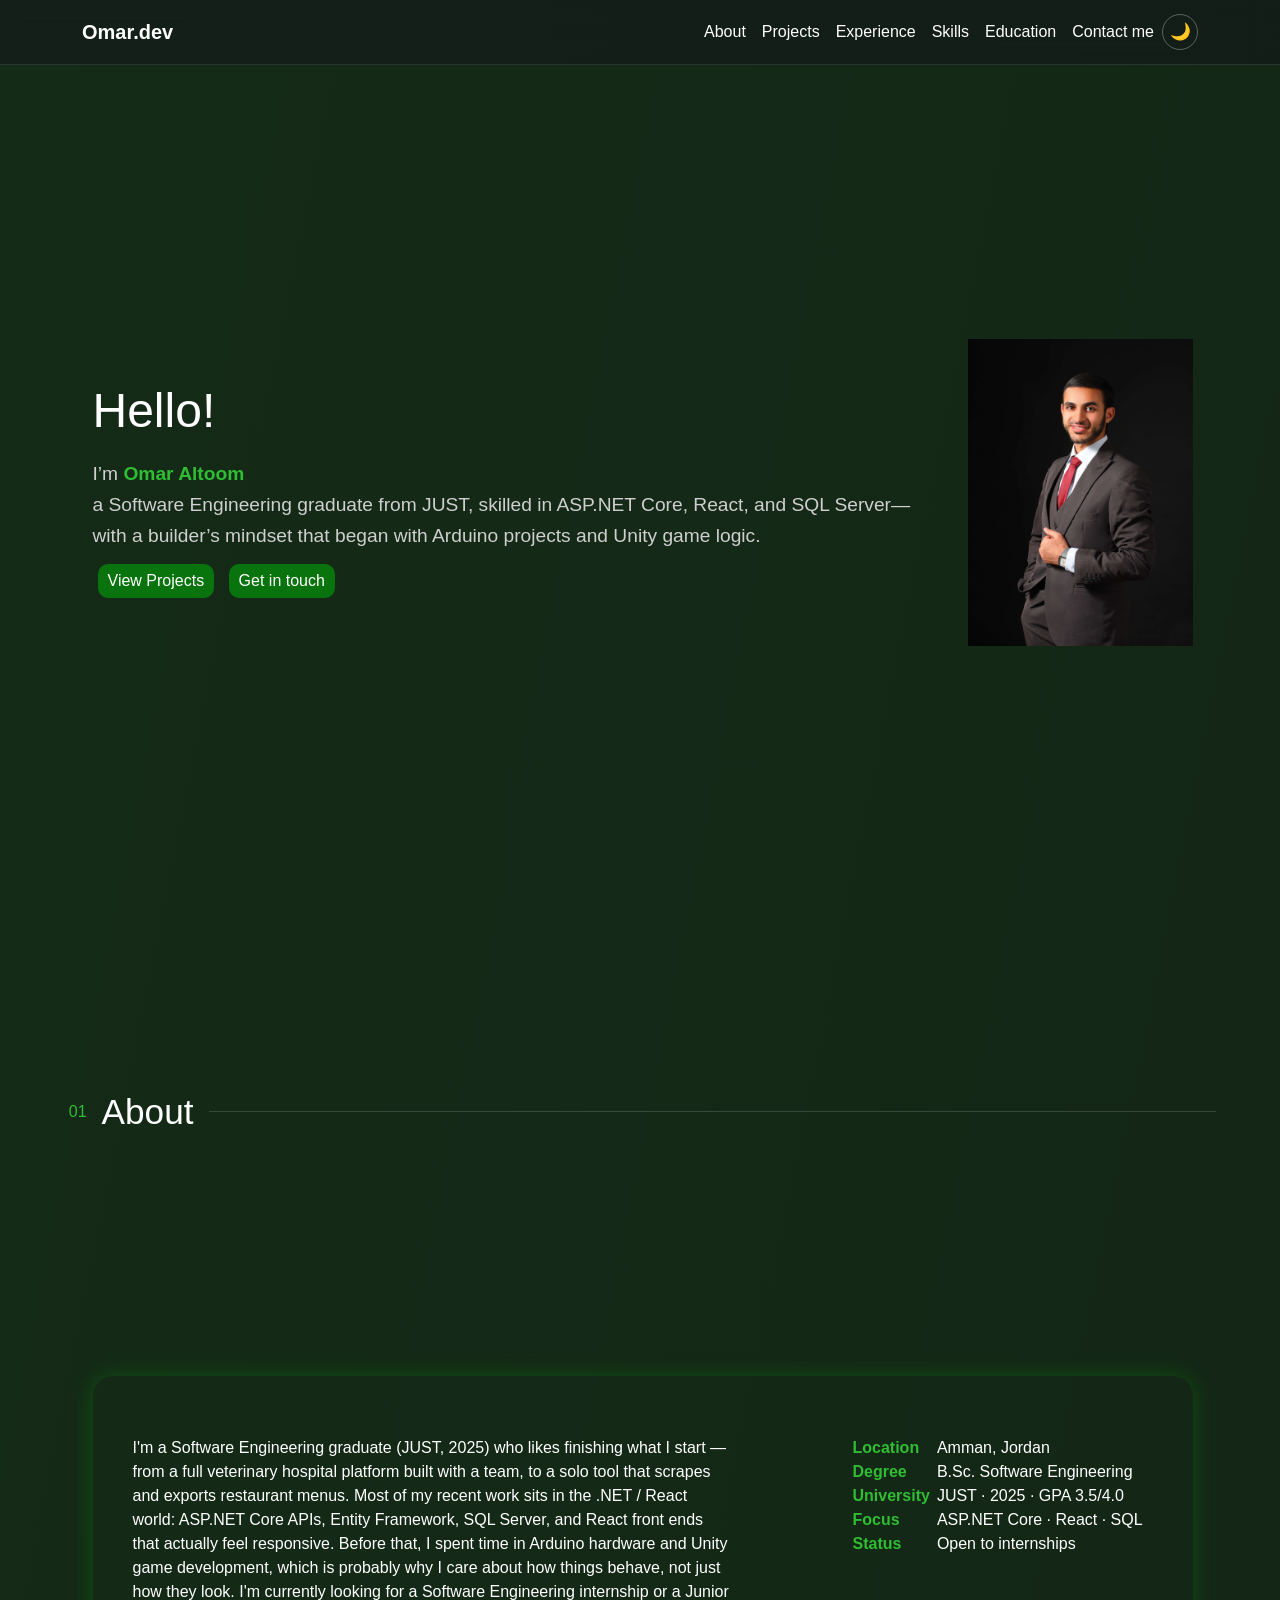
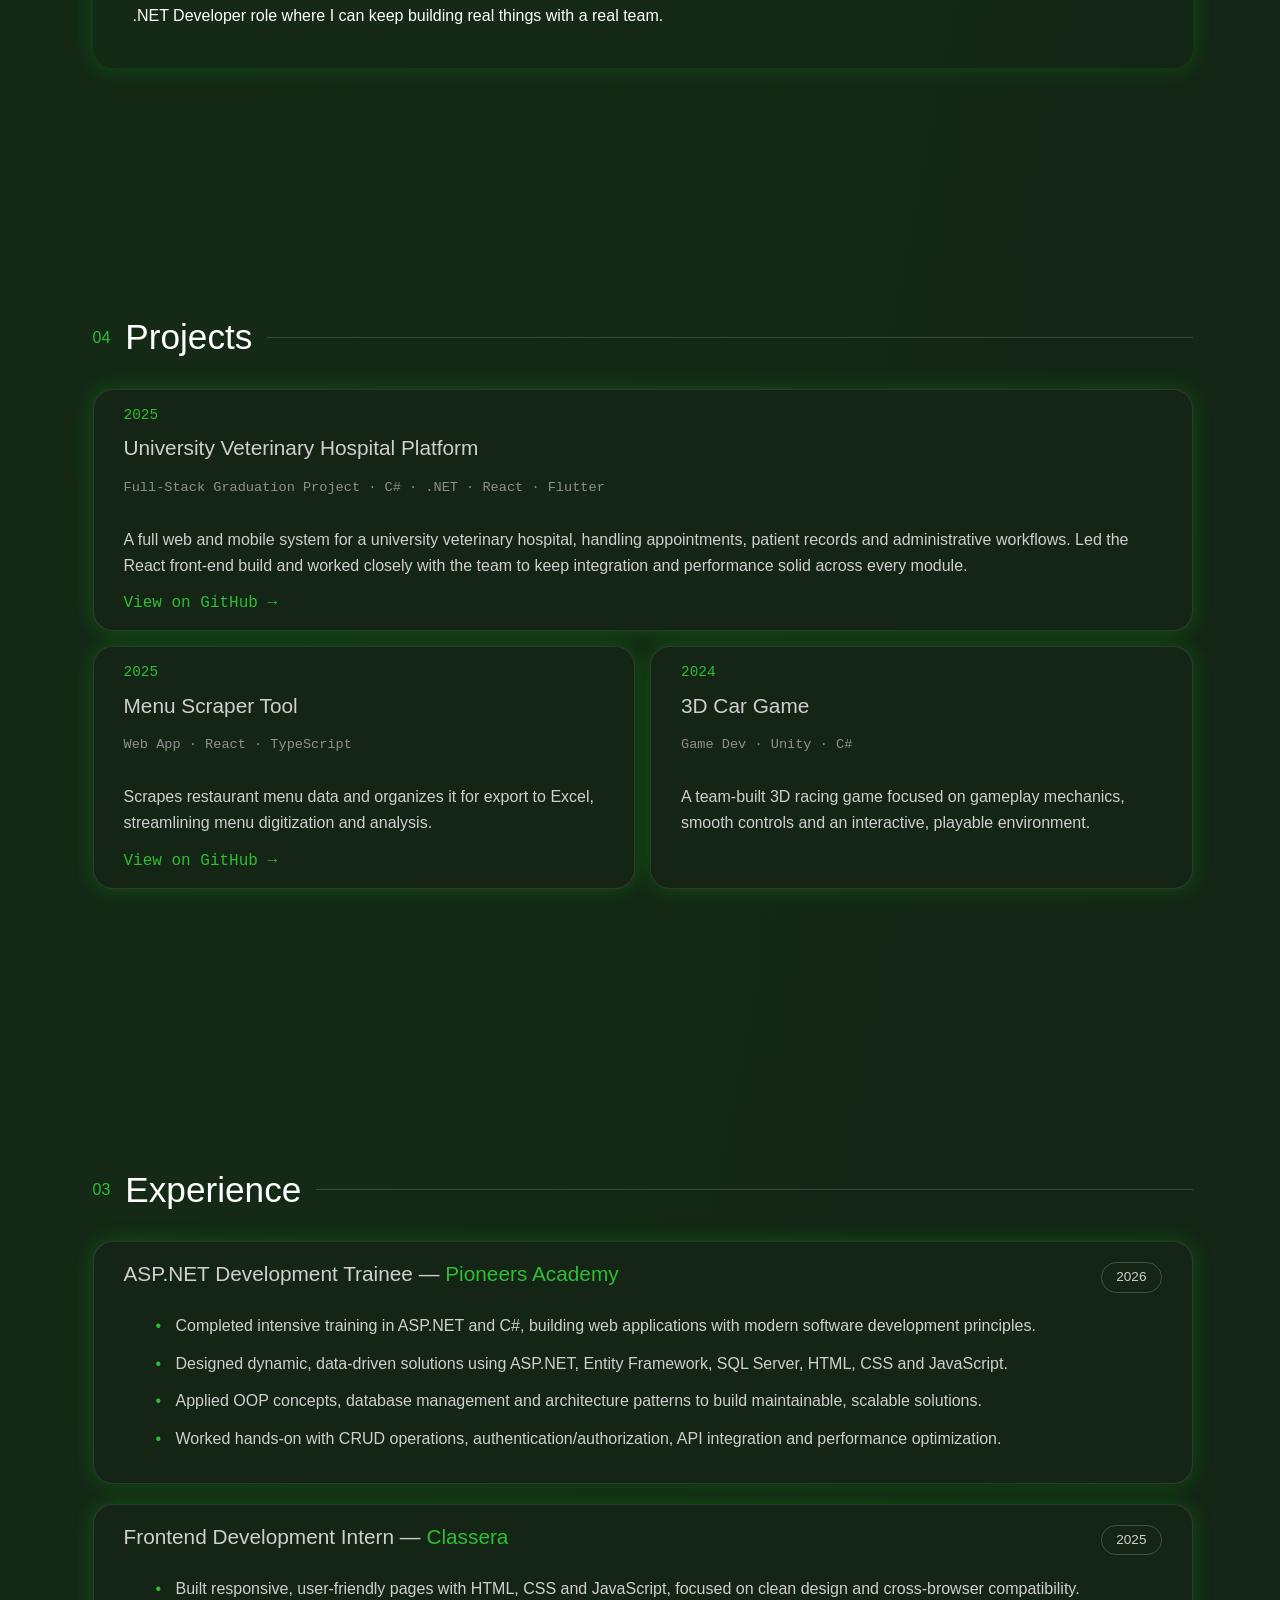
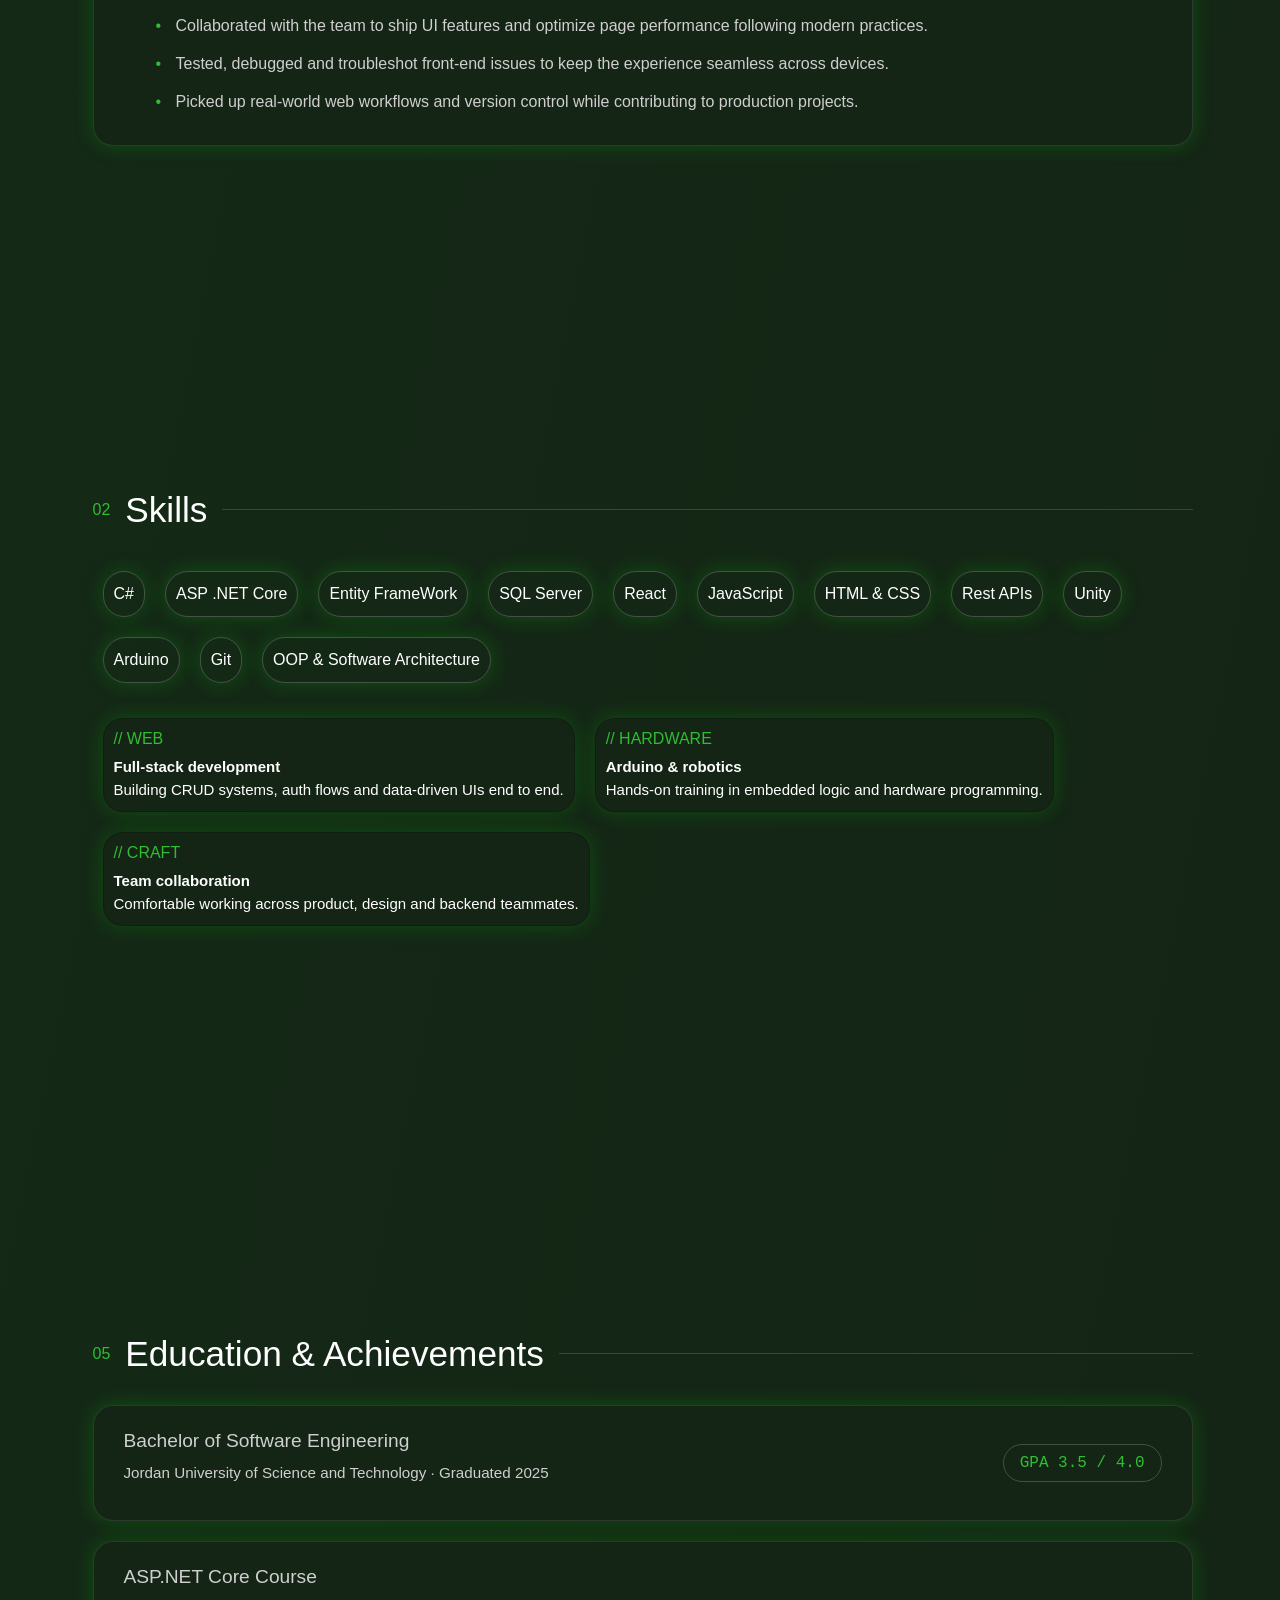
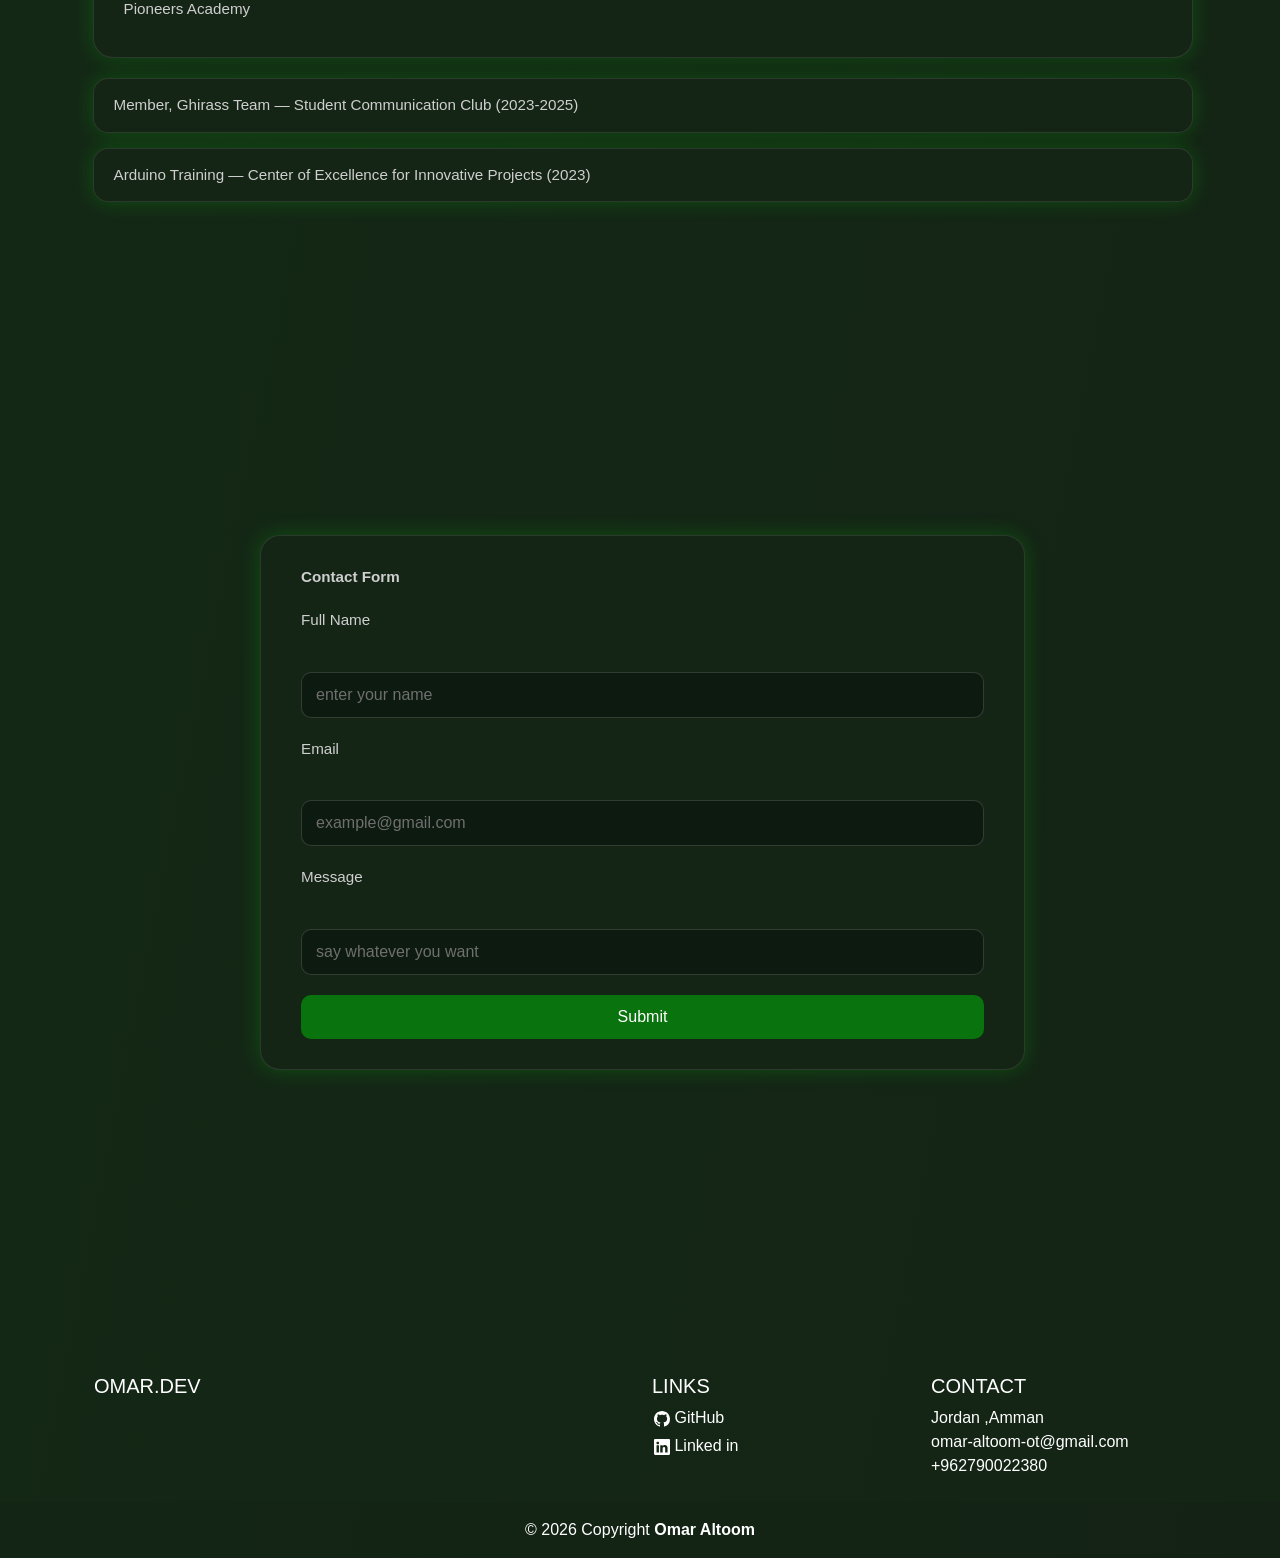
==== commit 7cd2f758: "edited version" ====
--- a/index.html
+++ b/index.html
@@ -35,19 +35,19 @@
               <a class="nav-link text-white" href="#about">About</a>
             </li>
             <li class="nav-item">
+              <a class="nav-link text-white" href="#projects">Projects</a>
+            </li>
+            <li class="nav-item">
+              <a class="nav-link text-white" href="#experience">Experience</a>
+            </li>
+            <li class="nav-item">
               <a class="nav-link text-white" href="#skills">Skills</a>
             </li>
             <li class="nav-item">
-              <a class="nav-link text-white" href="#experience">Experience</a>
-            </li>
-            <li class="nav-item">
-              <a class="nav-link text-white" href="#projects">Projects</a>
-            </li>
-            <li class="nav-item">
               <a class="nav-link text-white" href="#education">Education</a>
             </li>
             <li class="nav-item">
-              <a class="nav-link text-white" href="#contact-form">contact me</a>
+              <a class="nav-link text-white" href="#contact-form">Contact me</a>
             </li>
             <li class="nav-item">
               <label
@@ -66,7 +66,7 @@
       <section class="hero">
         <div class="container-main">
           <div class="row-custom">
-            <div class="left">
+            <div class="left-hero">
               <h1>Hello!</h1>
 
               <h3>
@@ -79,7 +79,7 @@
               <button class="btn-main">Get in touch</button>
             </div>
 
-            <div class="right">
+            <div class="right-hero">
               <img
                 class="image"
                 src="assets/30485.jpg"
@@ -91,154 +91,47 @@
       </section>
 
       <section id="about">
-        <div class="container-second-section">
+        <div class="about-content">
           <h1 class="h1-second-section section-h1">
             <span class="section-num">01</span> About
           </h1>
-
-          <div class="left-second-section">
-            I'm a Software Engineering graduate (JUST, 2025) who likes finishing
-            what I start — from a full veterinary hospital platform built with a
-            team, to a solo tool that scrapes and exports restaurant menus. Most
-            of my recent work sits in the .NET / React world: ASP.NET Core APIs,
-            Entity Framework, SQL Server, and React front ends that actually
-            feel responsive. Before that, I spent time in Arduino hardware and
-            Unity game development, which is probably why I care about how
-            things behave, not just how they look. I'm currently looking for a
-            Software Engineering internship or a Junior .NET Developer role
-            where I can keep building real things with a real team.
-          </div>
-          <div class="right-second-section">
-            <table class="info-table">
-              <tr>
-                <td><strong>Location</strong></td>
-                <td>Amman, Jordan</td>
-              </tr>
-              <tr>
-                <td><strong>Degree</strong></td>
-                <td>B.Sc. Software Engineering</td>
-              </tr>
-              <tr>
-                <td><strong>University</strong></td>
-                <td>JUST · 2025 · GPA 3.5/4.0</td>
-              </tr>
-              <tr>
-                <td><strong>Focus</strong></td>
-                <td>ASP.NET Core · React · SQL</td>
-              </tr>
-              <tr>
-                <td><strong>Status</strong></td>
-                <td>Open to internships</td>
-              </tr>
-            </table>
-          </div>
-        </div>
-      </section>
-
-      <section class="skills-section" id="skills">
-        <div class="contaoner-skills">
-          <h1 class="skills-h1 section-h1">
-            <span class="section-num">02</span> Skills
-          </h1>
-          <div class="all-skills">
-            <div class="skills-capsule glowing">C#</div>
-            <div class="skills-capsule glowing">ASP .NET Core</div>
-            <div class="skills-capsule glowing">Entity FrameWork</div>
-            <div class="skills-capsule glowing">SQL Server</div>
-            <div class="skills-capsule glowing">React</div>
-            <div class="skills-capsule glowing">JavaScript</div>
-            <div class="skills-capsule glowing">HTML & CSS</div>
-            <div class="skills-capsule glowing">Rest APIs</div>
-            <div class="skills-capsule glowing">Unity & C#</div>
-            <div class="skills-capsule glowing">Arduino</div>
-            <div class="skills-capsule glowing">Git</div>
-            <div class="skills-capsule glowing">
-              OOP & Software Architecture
-            </div>
-          </div>
-          <div class="cards-skills">
-            <div class="card glowing">
-              <h6 style="color: #2fbd33">// WEB</h6>
-              <strong>Full-stack development</strong>
-              Building CRUD systems, auth flows and data-driven UIs end to end.
-            </div>
-            <div class="card glowing">
-              <h6 style="color: #2fbd33">// HARDWARE</h6>
-              <strong>Arduino & robotics</strong>
-              Hands-on training in embedded logic and hardware programming.
-            </div>
-            <div class="card glowing">
-              <h6 style="color: #2fbd33">// CRAFT</h6>
-              <strong>Team collaboration</strong>
-              Comfortable working across product, design and backend teammates.
-            </div>
-          </div>
-        </div>
-      </section>
-
-      <section class="experience-section" id="experience">
-        <div class="section-container">
-          <h1 class="section-h1">
-            <span class="section-num">03</span> Experience
-          </h1>
-
-          <div class="exp-list">
-            <div class="exp-card glowing">
-              <div class="exp-card-header">
-                <h3 class="exp-title">
-                  ASP.NET Development Trainee —
-                  <span class="strong-color">Pioneers Academy</span>
-                </h3>
-                <span class="year-badge">2026</span>
-              </div>
-              <ul class="exp-bullets">
-                <li>
-                  Completed intensive training in ASP.NET and C#, building web
-                  applications with modern software development principles.
-                </li>
-                <li>
-                  Designed dynamic, data-driven solutions using ASP.NET, Entity
-                  Framework, SQL Server, HTML, CSS and JavaScript.
-                </li>
-                <li>
-                  Applied OOP concepts, database management and architecture
-                  patterns to build maintainable, scalable solutions.
-                </li>
-                <li>
-                  Worked hands-on with CRUD operations,
-                  authentication/authorization, API integration and performance
-                  optimization.
-                </li>
-              </ul>
-            </div>
-
-            <div class="exp-card glowing">
-              <div class="exp-card-header">
-                <h3 class="exp-title">
-                  Frontend Development Intern —
-                  <span class="strong-color">Classera</span>
-                </h3>
-                <span class="year-badge">2025</span>
-              </div>
-              <ul class="exp-bullets">
-                <li>
-                  Built responsive, user-friendly pages with HTML, CSS and
-                  JavaScript, focused on clean design and cross-browser
-                  compatibility.
-                </li>
-                <li>
-                  Collaborated with the team to ship UI features and optimize
-                  page performance following modern practices.
-                </li>
-                <li>
-                  Tested, debugged and troubleshot front-end issues to keep the
-                  experience seamless across devices.
-                </li>
-                <li>
-                  Picked up real-world web workflows and version control while
-                  contributing to production projects.
-                </li>
-              </ul>
+          <div class="container-second-section glowing center">
+            <div class="left-second-section">
+              I'm a Software Engineering graduate (JUST, 2025) who likes
+              finishing what I start — from a full veterinary hospital platform
+              built with a team, to a solo tool that scrapes and exports
+              restaurant menus. Most of my recent work sits in the .NET / React
+              world: ASP.NET Core APIs, Entity Framework, SQL Server, and React
+              front ends that actually feel responsive. Before that, I spent
+              time in Arduino hardware and Unity game development, which is
+              probably why I care about how things behave, not just how they
+              look. I'm currently looking for a Software Engineering internship
+              or a Junior .NET Developer role where I can keep building real
+              things with a real team.
+            </div>
+            <div class="right-second-section">
+              <table class="info-table">
+                <tr>
+                  <td><strong>Location</strong></td>
+                  <td>Amman, Jordan</td>
+                </tr>
+                <tr>
+                  <td><strong>Degree</strong></td>
+                  <td>B.Sc. Software Engineering</td>
+                </tr>
+                <tr>
+                  <td><strong>University</strong></td>
+                  <td>JUST · 2025 · GPA 3.5/4.0</td>
+                </tr>
+                <tr>
+                  <td><strong>Focus</strong></td>
+                  <td>ASP.NET Core · React · SQL</td>
+                </tr>
+                <tr>
+                  <td><strong>Status</strong></td>
+                  <td>Open to internships</td>
+                </tr>
+              </table>
             </div>
           </div>
         </div>
@@ -293,6 +186,115 @@
         </div>
       </section>
 
+      <section class="experience-section" id="experience">
+        <div class="section-container">
+          <h1 class="section-h1">
+            <span class="section-num">03</span> Experience
+          </h1>
+
+          <div class="exp-list">
+            <div class="exp-card glowing">
+              <div class="exp-card-header">
+                <h3 class="exp-title">
+                  ASP.NET Development Trainee —
+                  <span class="strong-color">Pioneers Academy</span>
+                </h3>
+                <span class="year-badge">2026</span>
+              </div>
+              <ul class="exp-bullets">
+                <li>
+                  Completed intensive training in ASP.NET and C#, building web
+                  applications with modern software development principles.
+                </li>
+                <li>
+                  Designed dynamic, data-driven solutions using ASP.NET, Entity
+                  Framework, SQL Server, HTML, CSS and JavaScript.
+                </li>
+                <li>
+                  Applied OOP concepts, database management and architecture
+                  patterns to build maintainable, scalable solutions.
+                </li>
+                <li>
+                  Worked hands-on with CRUD operations,
+                  authentication/authorization, API integration and performance
+                  optimization.
+                </li>
+              </ul>
+            </div>
+
+            <div class="exp-card glowing">
+              <div class="exp-card-header">
+                <h3 class="exp-title">
+                  Frontend Development Intern —
+                  <span class="strong-color">Classera</span>
+                </h3>
+                <span class="year-badge">2025</span>
+              </div>
+              <ul class="exp-bullets">
+                <li>
+                  Built responsive, user-friendly pages with HTML, CSS and
+                  JavaScript, focused on clean design and cross-browser
+                  compatibility.
+                </li>
+                <li>
+                  Collaborated with the team to ship UI features and optimize
+                  page performance following modern practices.
+                </li>
+                <li>
+                  Tested, debugged and troubleshot front-end issues to keep the
+                  experience seamless across devices.
+                </li>
+                <li>
+                  Picked up real-world web workflows and version control while
+                  contributing to production projects.
+                </li>
+              </ul>
+            </div>
+          </div>
+        </div>
+      </section>
+
+      <section class="skills-section" id="skills">
+        <div class="container-skills">
+          <h1 class="skills-h1 section-h1">
+            <span class="section-num">02</span> Skills
+          </h1>
+          <div class="all-skills">
+            <div class="skills-capsule glowing">C#</div>
+            <div class="skills-capsule glowing">ASP .NET Core</div>
+            <div class="skills-capsule glowing">Entity FrameWork</div>
+            <div class="skills-capsule glowing">SQL Server</div>
+            <div class="skills-capsule glowing">React</div>
+            <div class="skills-capsule glowing">JavaScript</div>
+            <div class="skills-capsule glowing">HTML & CSS</div>
+            <div class="skills-capsule glowing">Rest APIs</div>
+            <div class="skills-capsule glowing">Unity</div>
+            <div class="skills-capsule glowing">Arduino</div>
+            <div class="skills-capsule glowing">Git</div>
+            <div class="skills-capsule glowing">
+              OOP & Software Architecture
+            </div>
+          </div>
+          <div class="cards-skills">
+            <div class="card glowing">
+              <h6 style="color: #2fbd33">// WEB</h6>
+              <strong>Full-stack development</strong>
+              Building CRUD systems, auth flows and data-driven UIs end to end.
+            </div>
+            <div class="card glowing">
+              <h6 style="color: #2fbd33">// HARDWARE</h6>
+              <strong>Arduino & robotics</strong>
+              Hands-on training in embedded logic and hardware programming.
+            </div>
+            <div class="card glowing">
+              <h6 style="color: #2fbd33">// CRAFT</h6>
+              <strong>Team collaboration</strong>
+              Comfortable working across product, design and backend teammates.
+            </div>
+          </div>
+        </div>
+      </section>
+
       <section class="education-section" id="education">
         <div class="section-container">
           <h1 class="section-h1">
@@ -371,10 +373,10 @@
       <div class="container p-4">
         <div class="row">
           <div class="col-lg-6 col-md-12 mb-4 mb-md-0">
-            <h5 class="text-uppercase text-white">Omar Al-toom</h5>
-          </div>
-          <div class="text-white col-lg-3 col-md-6 mb-4 mb-md-0">
-            <h5 class="text-uppercase">Links</h5>
+            <h5 class="text-uppercase text-white">Omar.dev</h5>
+          </div>
+          <div class="col-lg-3 col-md-6 mb-4 mb-md-0">
+            <h5 class="text-uppercase text-white">Links</h5>
             <ul class="center list-unstyled mb-0">
               <li>
                 <div class="container-icon">
@@ -417,7 +419,7 @@
             </ul>
           </div>
           <div class="col-lg-3 col-md-6 mb-4 mb-md-0">
-            <h5 class="text-white text-uppercase text-white">Contact</h5>
+            <h5 class="text-uppercase text-white">Contact</h5>
             <ul class="list-unstyled mb-0">
               <li class="text-white">Jordan ,Amman</li>
               <li class="text-white">omar-altoom-ot@gmail.com</li>
@@ -427,7 +429,7 @@
         </div>
       </div>
       <div
-        class="text-center text-white p-3"
+        class="text-white text-center p-3"
         style="background-color: rgba(0, 0, 0, 0.05)"
       >
         © 2026 Copyright <strong>Omar Altoom</strong>
--- a/style.css
+++ b/style.css
@@ -8,18 +8,16 @@
   background: linear-gradient(to bottom right, #142b17, #142415);
   font-family: Arial, sans-serif;
   height: fit-content;
-  transition: background 0.4s ease;
 }
 
 .nav-bar-list li a:hover {
-  border: #fbfbfb solid 2px;
+  border: #0e6a03 solid 2px;
   padding: 4px;
   border-radius: 10px;
 }
 
 main {
   color: white;
-  transition: color 0.4s ease;
 }
 
 h1 {
@@ -69,11 +67,11 @@
   margin: auto;
 }
 
-.hero {
+/*.hero {
   min-height: 90vh;
   display: flex;
   align-items: center;
-}
+}*/
 
 .row-custom {
   display: flex;
@@ -81,24 +79,24 @@
   justify-content: space-between;
   gap: 40px;
 }
-
-.left {
+/*
+.left-hero {
   flex: 1;
 }
 
-.right {
+.right-hero {
   flex: 1;
   display: flex;
   justify-content: center;
-}
+}*/
 
 .image {
   width: 100%;
   max-width: 400px;
-  filter: drop-shadow(0 0 6px #2fbd33) drop-shadow(0 0 14px #2fbd33)
-    drop-shadow(0 0 22px #2fbd33);
+
   animation: rainbow-border 4s linear infinite;
 }
+
 @keyframes rainbow-border {
   0% {
     filter: drop-shadow(0 0 6px #2fbd33) drop-shadow(0 0 14px #2fbd33)
@@ -123,7 +121,7 @@
 }
 
 .btn-main {
-  border: #ffffff;
+  border: #09730d;
   background-color: #09730d;
   color: #ffffff;
   border-radius: 10px;
@@ -135,7 +133,7 @@
   transform: scale(1.1);
   background-color: #2fbd33;
   color: #fbfbfb;
-  transition: transform 5s;
+  transition: transform 2s;
 }
 
 .container-second-section {
@@ -146,11 +144,14 @@
   width: 90%;
   max-width: 1100px;
   margin: auto;
+  padding: 40px;
+  border-radius: 20px;
 }
 
 .h1-second-section {
   grid-column: 1 / -1;
   grid-row: 1 / 2;
+  margin: 5%;
 }
 
 .left-second-section {
@@ -173,7 +174,7 @@
   justify-content: center;
 }
 
-.contaoner-skills {
+.container-skills {
   width: 90%;
   max-width: 1100px;
   margin: auto;
@@ -219,6 +220,8 @@
 }
 
 .experience-section,
+.projects-section,
+.education-section,
 .projects-section,
 .education-section {
   flex-direction: column;
@@ -498,6 +501,16 @@
   background-color: #2fbd33;
 }
 
+.info-table tr td strong {
+  padding-left: 50px;
+  margin-left: 50px;
+}
+
+.about-content {
+  display: grid;
+  width: 100%;
+}
+
 @media (max-width: 768px) {
   .row-custom {
     flex-direction: column;
@@ -566,13 +579,6 @@
     grid-template-columns: 1fr;
   }
 }
-
-/* =========================================================
-   DARK / LIGHT MODE TOGGLE — CSS ONLY (no JavaScript)
-   Technique: hidden checkbox (#theme-toggle) as the first
-   child of <body>, driven purely by :checked + the general
-   sibling combinator (~) and :has().
-   ========================================================= */
 
 .theme-toggle-input {
   display: none;
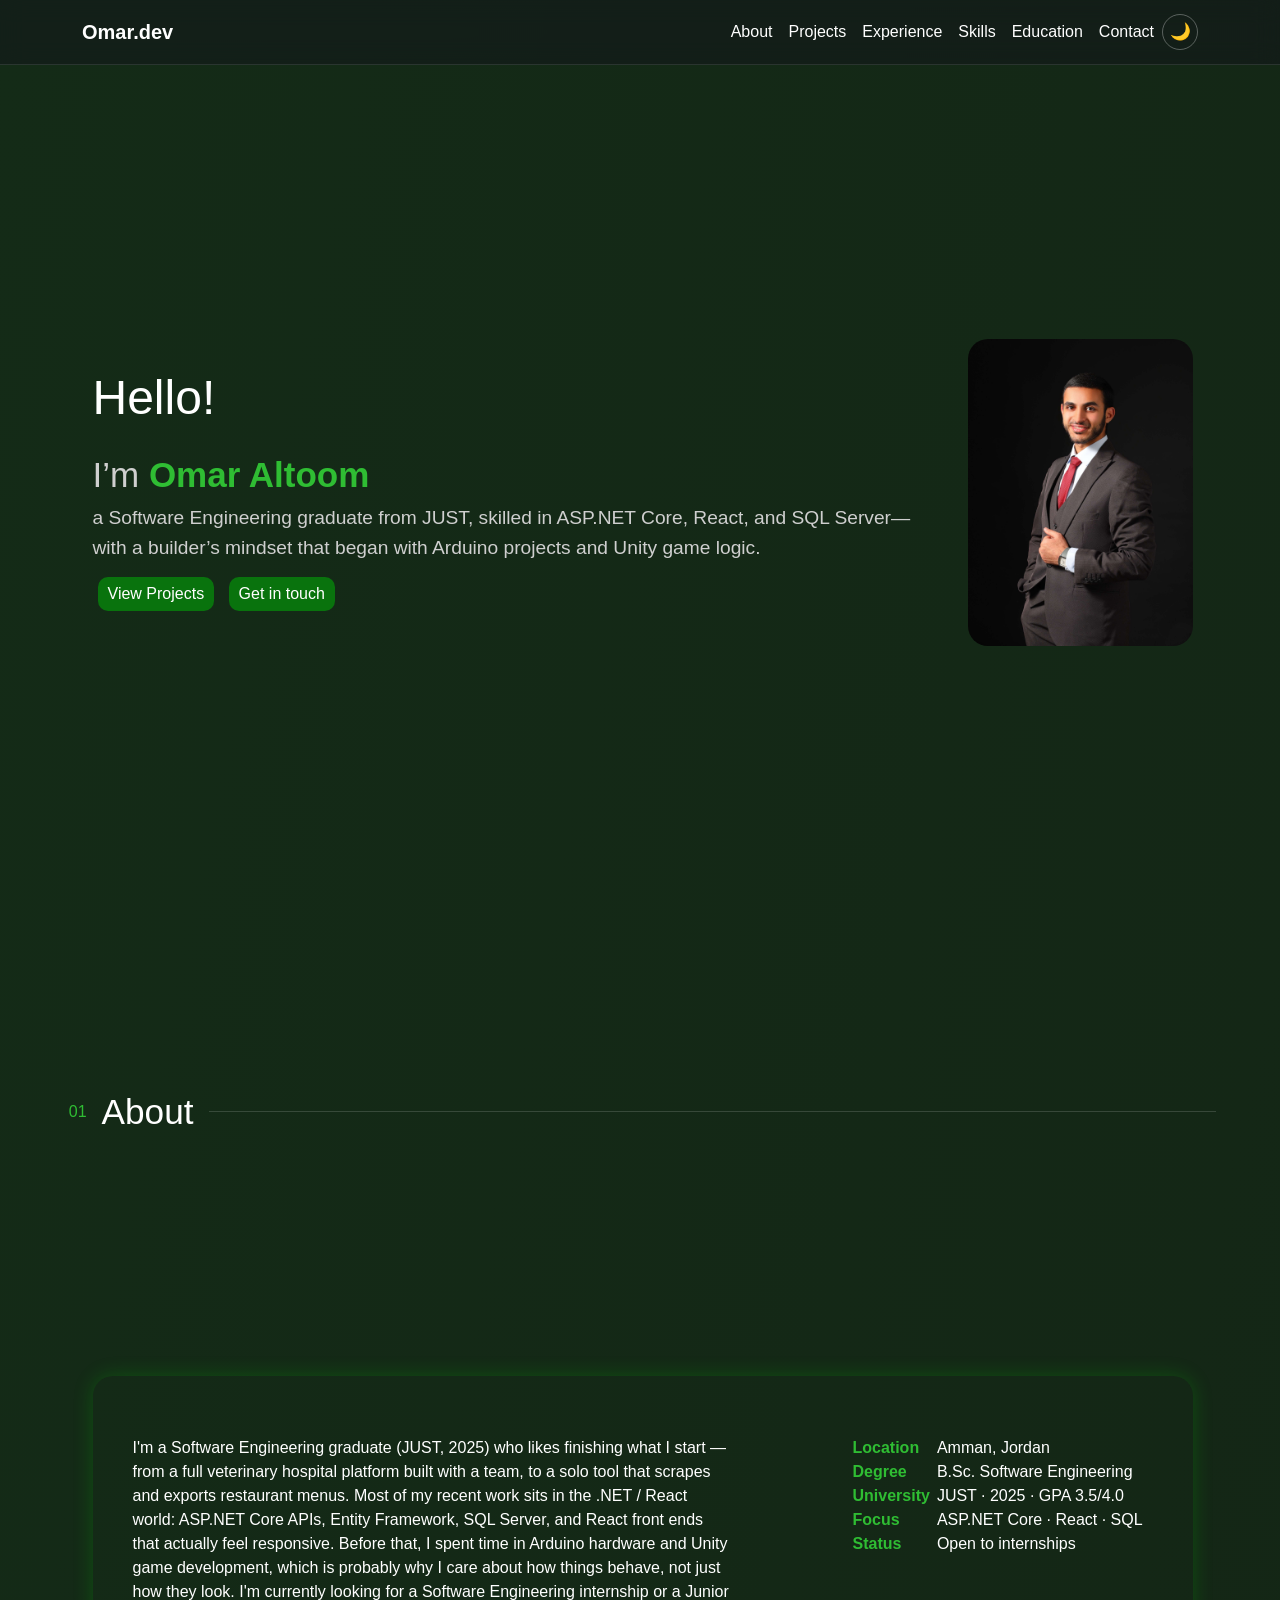
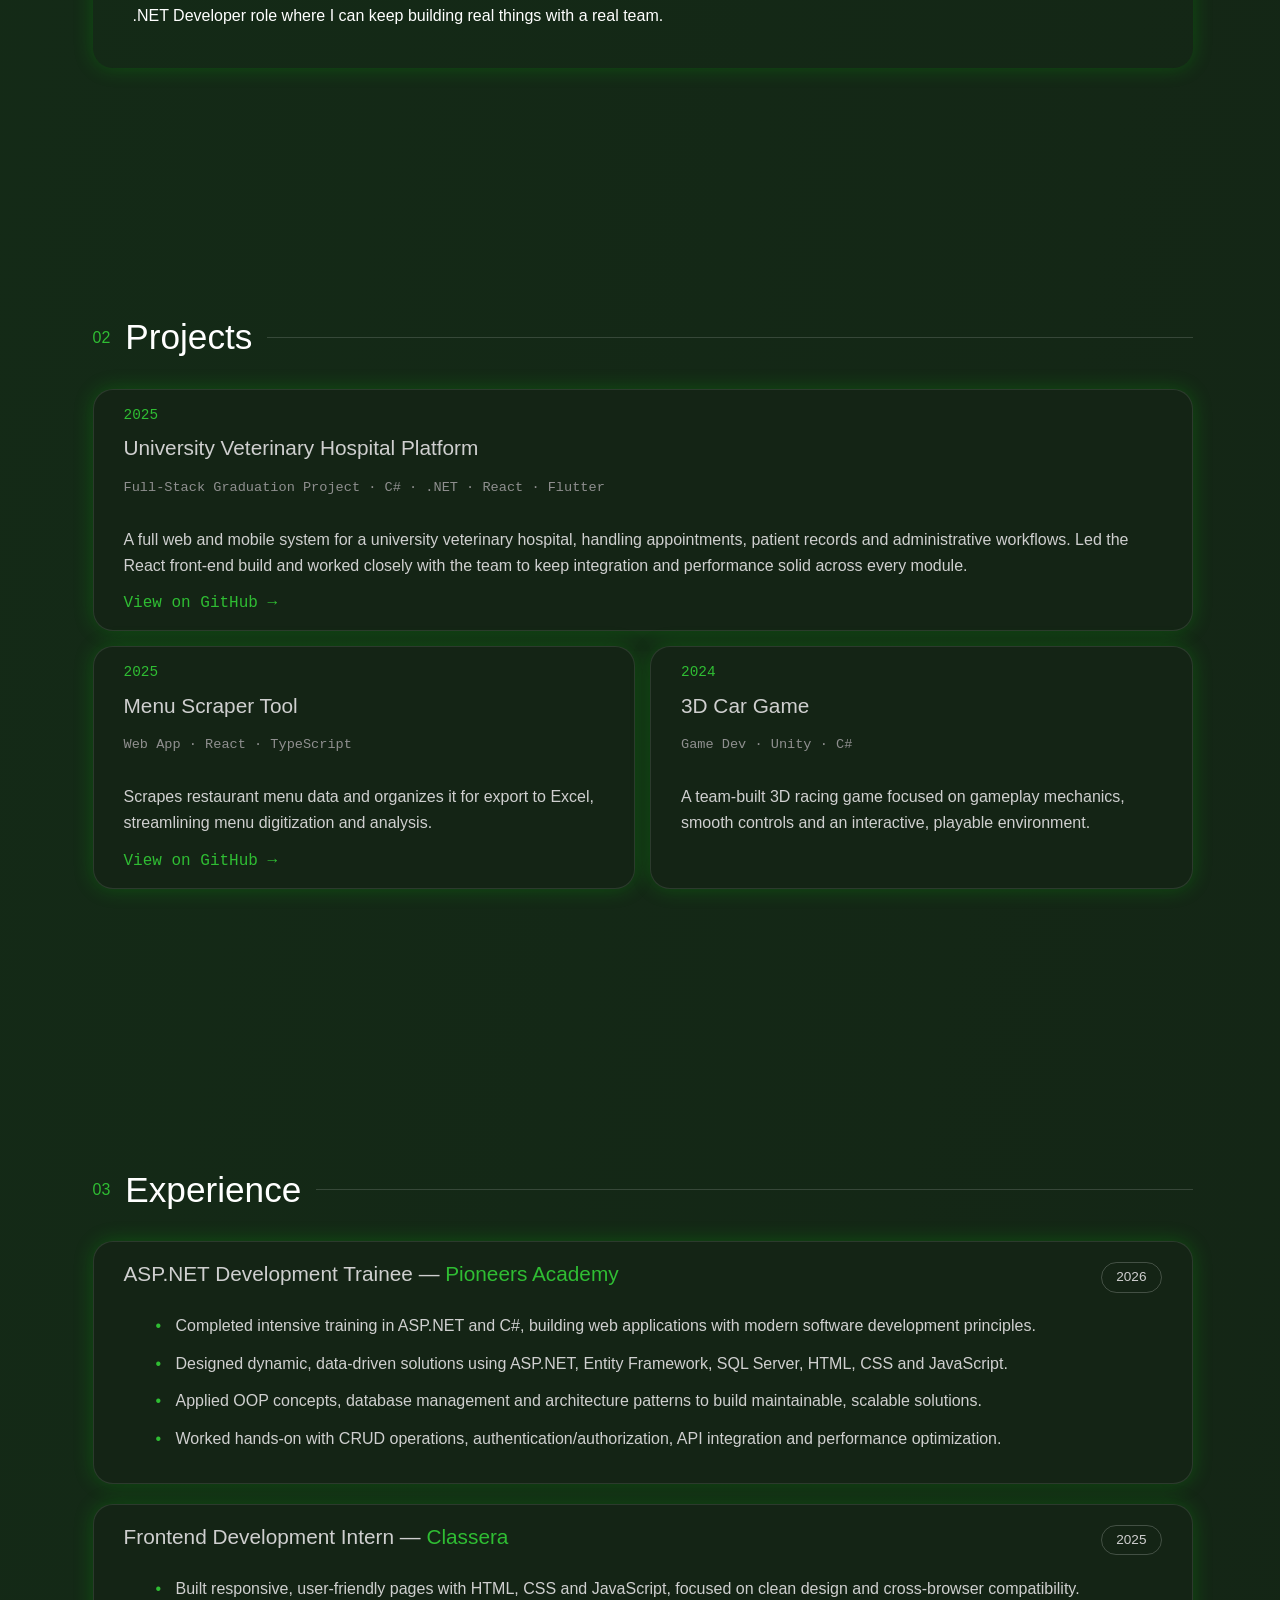
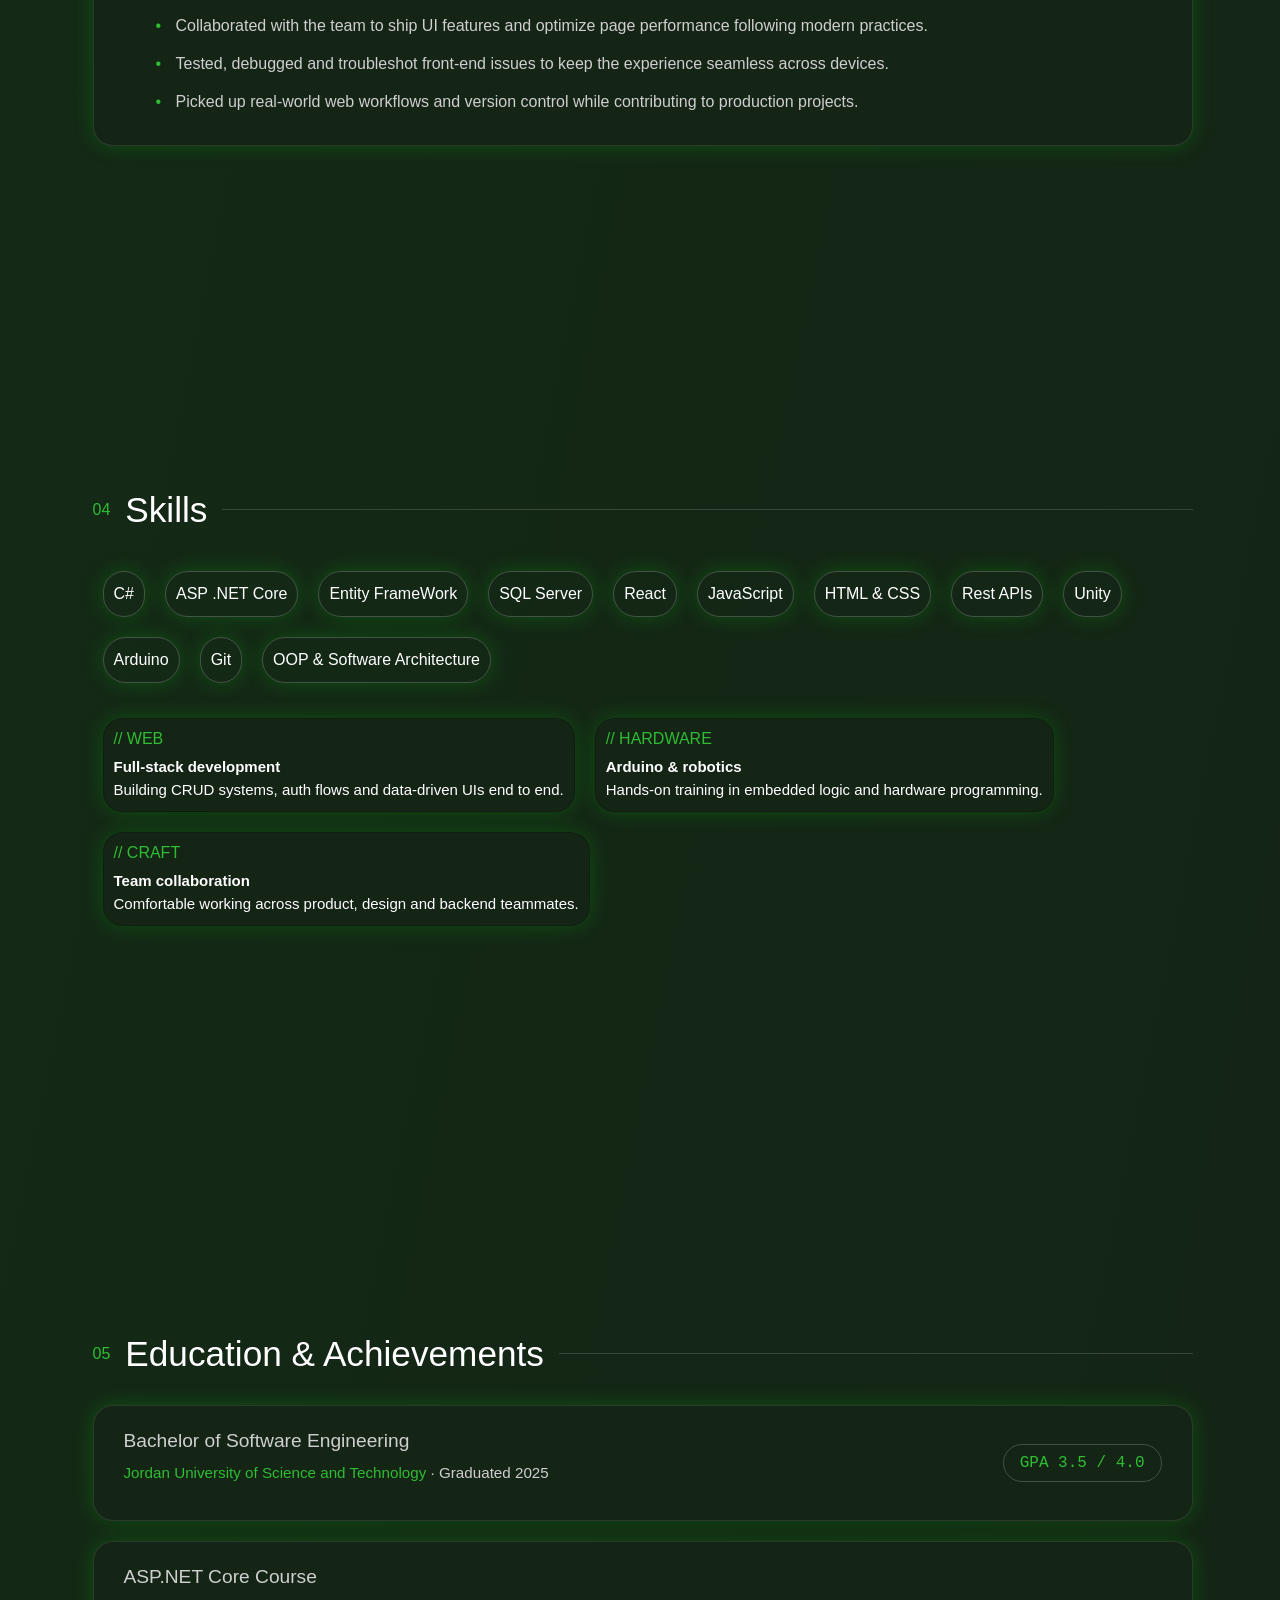
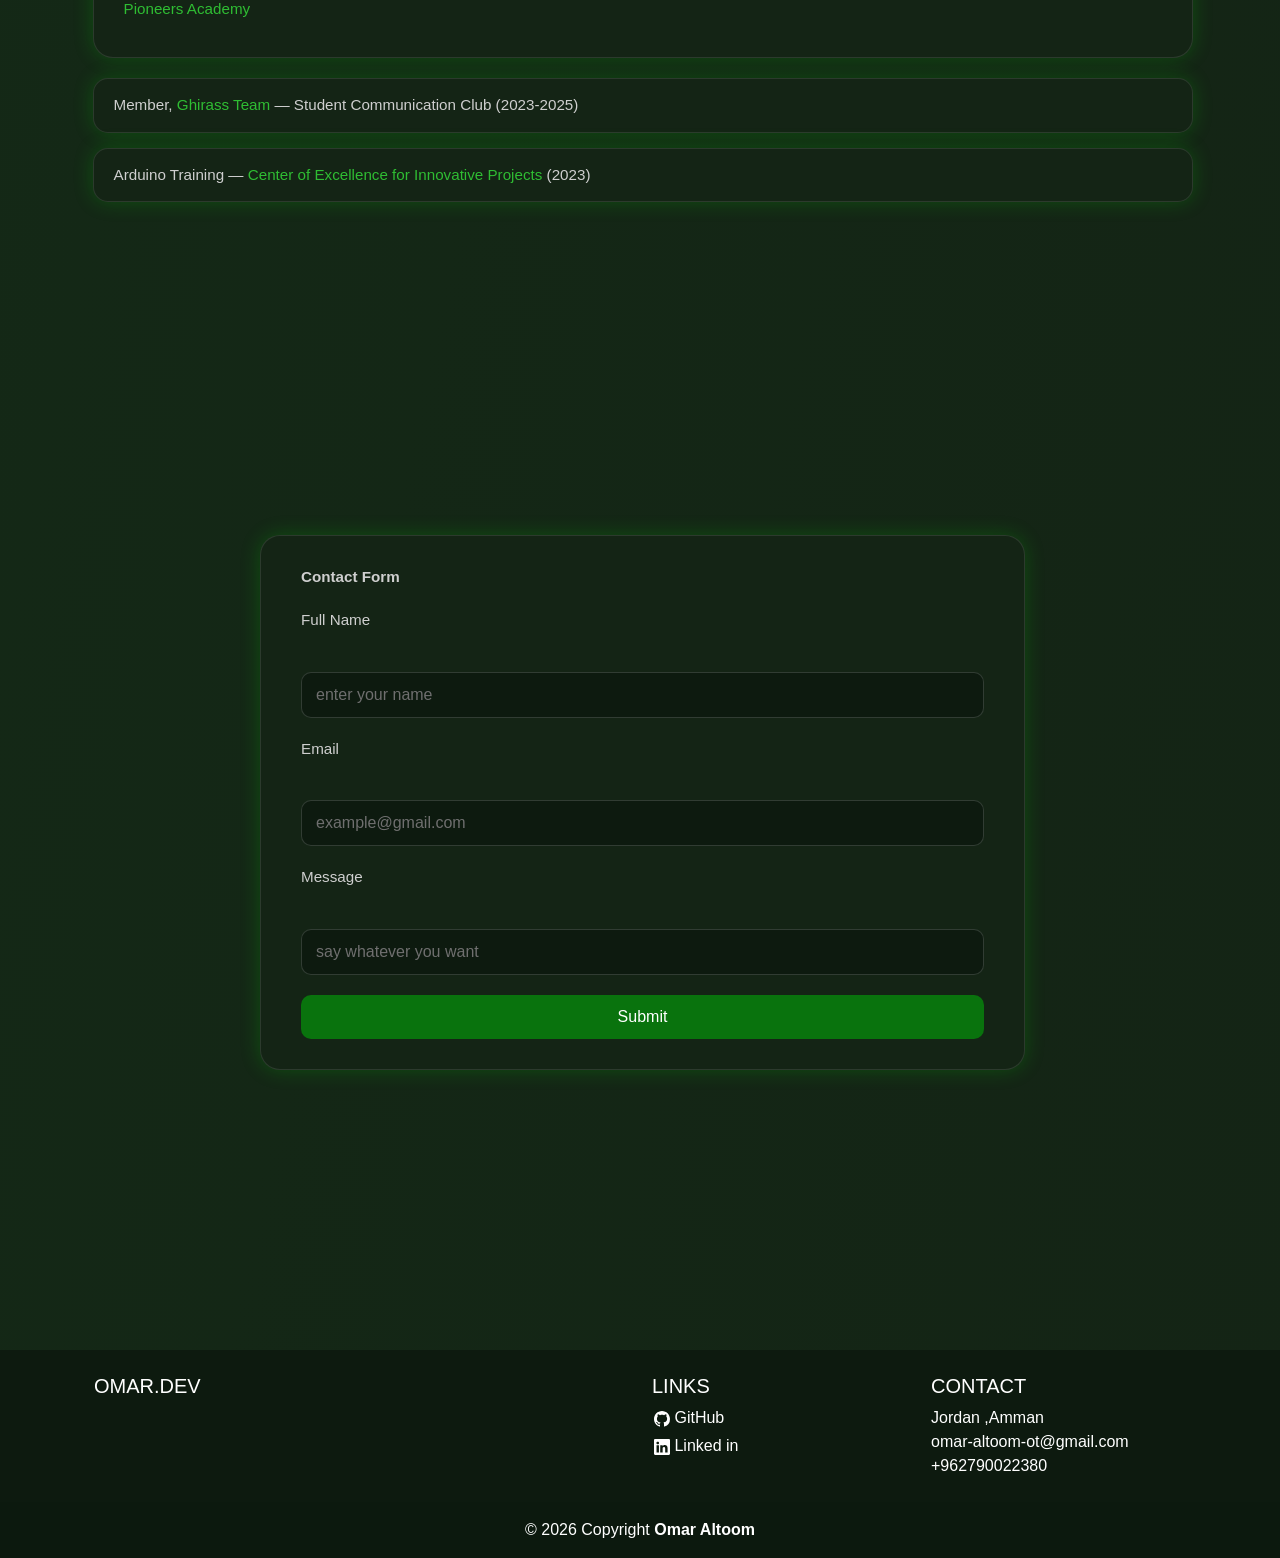
==== commit 2ce7a34d: "final edit" ====
--- a/index.html
+++ b/index.html
@@ -47,7 +47,7 @@
               <a class="nav-link text-white" href="#education">Education</a>
             </li>
             <li class="nav-item">
-              <a class="nav-link text-white" href="#contact-form">Contact me</a>
+              <a class="nav-link text-white" href="#contact-form">Contact</a>
             </li>
             <li class="nav-item">
               <label
@@ -70,13 +70,19 @@
               <h1>Hello!</h1>
 
               <h3>
-                I’m <strong class="strong-color">Omar Altoom</strong><br />
+                <span style="font-size: 35px"
+                  >I’m <strong class="strong-color">Omar Altoom</strong><br
+                /></span>
                 a Software Engineering graduate from JUST, skilled in ASP.NET
                 Core, React, and SQL Server—with a builder’s mindset that began
                 with Arduino projects and Unity game logic.
               </h3>
-              <button class="btn-main">View Projects</button>
-              <button class="btn-main">Get in touch</button>
+              <a href="#projects"
+                ><button class="btn-main">View Projects</button></a
+              >
+              <a href="#contact-form"
+                ><button class="btn-main">Get in touch</button></a
+              >
             </div>
 
             <div class="right-hero">
@@ -140,7 +146,7 @@
       <section class="projects-section" id="projects">
         <div class="section-container">
           <h1 class="section-h1">
-            <span class="section-num">04</span> Projects
+            <span class="section-num">02</span> Projects
           </h1>
 
           <div class="projects-grid">
@@ -170,7 +176,12 @@
                 Scrapes restaurant menu data and organizes it for export to
                 Excel, streamlining menu digitization and analysis.
               </p>
-              <a href="#" class="project-link">View on GitHub →</a>
+              <a
+                href="https://github.com/OmarAltoom/menu-exporter-"
+                class="project-link"
+                target="_blank"
+                >View on GitHub →</a
+              >
             </div>
 
             <div class="project-card glowing">
@@ -257,7 +268,7 @@
       <section class="skills-section" id="skills">
         <div class="container-skills">
           <h1 class="skills-h1 section-h1">
-            <span class="section-num">02</span> Skills
+            <span class="section-num">04</span> Skills
           </h1>
           <div class="all-skills">
             <div class="skills-capsule glowing">C#</div>
@@ -306,7 +317,10 @@
               <div>
                 <h3 class="edu-title">Bachelor of Software Engineering</h3>
                 <p class="edu-sub">
-                  Jordan University of Science and Technology · Graduated 2025
+                  <span class="edited_color"
+                    >Jordan University of Science and Technology</span
+                  >
+                  · Graduated 2025
                 </p>
               </div>
               <span class="gpa-badge">GPA 3.5 / 4.0</span>
@@ -314,15 +328,19 @@
 
             <div class="edu-card glowing">
               <h3 class="edu-title">ASP.NET Core Course</h3>
-              <p class="edu-sub">Pioneers Academy</p>
+              <p class="edu-sub edited_color">Pioneers Academy</p>
             </div>
 
             <div class="achievement-pills">
               <div class="achievement-pill glowing">
-                Member, Ghirass Team — Student Communication Club (2023-2025)
+                Member, <span class="edited_color">Ghirass Team</span> — Student
+                Communication Club (2023-2025)
               </div>
               <div class="achievement-pill glowing">
-                Arduino Training — Center of Excellence for Innovative Projects
+                Arduino Training —
+                <span class="edited_color"
+                  >Center of Excellence for Innovative Projects</span
+                >
                 (2023)
               </div>
             </div>
@@ -392,7 +410,10 @@
                       d="M8 0C3.58 0 0 3.58 0 8c0 3.54 2.29 6.53 5.47 7.59.4.07.55-.17.55-.38 0-.19-.01-.82-.01-1.49-2.01.37-2.53-.49-2.69-.94-.09-.23-.48-.94-.82-1.13-.28-.15-.68-.52-.01-.53.63-.01 1.08.58 1.23.82.72 1.21 1.87.87 2.33.66.07-.52.28-.87.51-1.07-1.78-.2-3.64-.89-3.64-3.95 0-.87.31-1.59.82-2.15-.08-.2-.36-1.02.08-2.12 0 0 .67-.21 2.2.82.64-.18 1.32-.27 2-.27s1.36.09 2 .27c1.53-1.04 2.2-.82 2.2-.82.44 1.1.16 1.92.08 2.12.51.56.82 1.27.82 2.15 0 3.07-1.87 3.75-3.65 3.95.29.25.54.73.54 1.48 0 1.07-.01 1.93-.01 2.2 0 .21.15.46.55.38A8.01 8.01 0 0 0 16 8c0-4.42-3.58-8-8-8"
                     />
                   </svg>
-                  <a href="#!" class="text-white text-decoration-none"
+                  <a
+                    href="https://github.com/omar-altoom-ot"
+                    target="_blank"
+                    class="text-white text-decoration-none"
                     >GitHub
                   </a>
                 </div>
@@ -411,7 +432,10 @@
                       d="M0 1.146C0 .513.526 0 1.175 0h13.65C15.474 0 16 .513 16 1.146v13.708c0 .633-.526 1.146-1.175 1.146H1.175C.526 16 0 15.487 0 14.854zm4.943 12.248V6.169H2.542v7.225zm-1.2-8.212c.837 0 1.358-.554 1.358-1.248-.015-.709-.52-1.248-1.342-1.248S2.4 3.226 2.4 3.934c0 .694.521 1.248 1.327 1.248zm4.908 8.212V9.359c0-.216.016-.432.08-.586.173-.431.568-.878 1.232-.878.869 0 1.216.662 1.216 1.634v3.865h2.401V9.25c0-2.22-1.184-3.252-2.764-3.252-1.274 0-1.845.7-2.165 1.193v.025h-.016l.016-.025V6.169h-2.4c.03.678 0 7.225 0 7.225z"
                     />
                   </svg>
-                  <a href="#!" class="text-white text-decoration-none"
+                  <a
+                    href="https://www.linkedin.com/in/omar-al-toom-3393a6385/"
+                    target="_blank"
+                    class="text-white text-decoration-none"
                     >Linked in</a
                   >
                 </div>
@@ -422,8 +446,24 @@
             <h5 class="text-uppercase text-white">Contact</h5>
             <ul class="list-unstyled mb-0">
               <li class="text-white">Jordan ,Amman</li>
-              <li class="text-white">omar-altoom-ot@gmail.com</li>
-              <li class="text-white">+962790022380</li>
+
+              <li>
+                <a
+                  href="mailto:omar-altoom-ot@gmail.com"
+                  class="text-white text-decoration-none"
+                >
+                  omar-altoom-ot@gmail.com
+                </a>
+              </li>
+
+              <li>
+                <a
+                  href="tel:+962790022380"
+                  class="text-white text-decoration-none"
+                >
+                  +962790022380
+                </a>
+              </li>
             </ul>
           </div>
         </div>
--- a/style.css
+++ b/style.css
@@ -93,30 +93,30 @@
 .image {
   width: 100%;
   max-width: 400px;
-
+  border-radius: 20px;
   animation: rainbow-border 4s linear infinite;
 }
 
 @keyframes rainbow-border {
   0% {
     filter: drop-shadow(0 0 6px #2fbd33) drop-shadow(0 0 14px #2fbd33)
-      drop-shadow(0 0 22px #2fbd33);
+      drop-shadow(0 0 30px #2fbd33);
   }
   25% {
-    filter: drop-shadow(0 0 6px #7ed321) drop-shadow(0 0 14px #7ed321)
-      drop-shadow(0 0 22px #7ed321);
+    filter: drop-shadow(0 0 6px #8cec26) drop-shadow(0 0 14px #7ed321)
+      drop-shadow(0 0 30px #8cec26);
   }
   50% {
-    filter: drop-shadow(0 0 6px #d4e157) drop-shadow(0 0 14px #d4e157)
-      drop-shadow(0 0 22px #d4e157);
+    filter: drop-shadow(0 0 6px #79b637) drop-shadow(0 0 14px #7ed321)
+      drop-shadow(0 0 30px #79b637);
   }
   75% {
-    filter: drop-shadow(0 0 6px #ffeb3b) drop-shadow(0 0 14px #ffeb3b)
-      drop-shadow(0 0 22px #ffeb3b);
+    filter: drop-shadow(0 0 6px #7cb441) drop-shadow(0 0 14px #7ed321)
+      drop-shadow(0 0 30px #7cb441);
   }
   100% {
-    filter: drop-shadow(0 0 6px #2fbd33) drop-shadow(0 0 14px #2fbd33)
-      drop-shadow(0 0 22px #2fbd33);
+    filter: drop-shadow(0 0 6px #55bd58) drop-shadow(0 0 14px #2fbd33)
+      drop-shadow(0 0 30px #55bd58);
   }
 }
 
@@ -511,6 +511,15 @@
   width: 100%;
 }
 
+
+footer{
+  background-color: #0d1a0f;
+}
+
+.edited_color {
+  color: rgb(47, 189, 51);
+}
+
 @media (max-width: 768px) {
   .row-custom {
     flex-direction: column;
@@ -541,6 +550,12 @@
     grid-row: 2 / 3;
     height: fit-content;
     padding: 0 10px;
+  }
+
+  .info-table tr td strong {
+    color: #2fbd33;
+    padding: 0;
+    margin: 0;
   }
 
   .right-second-section {
